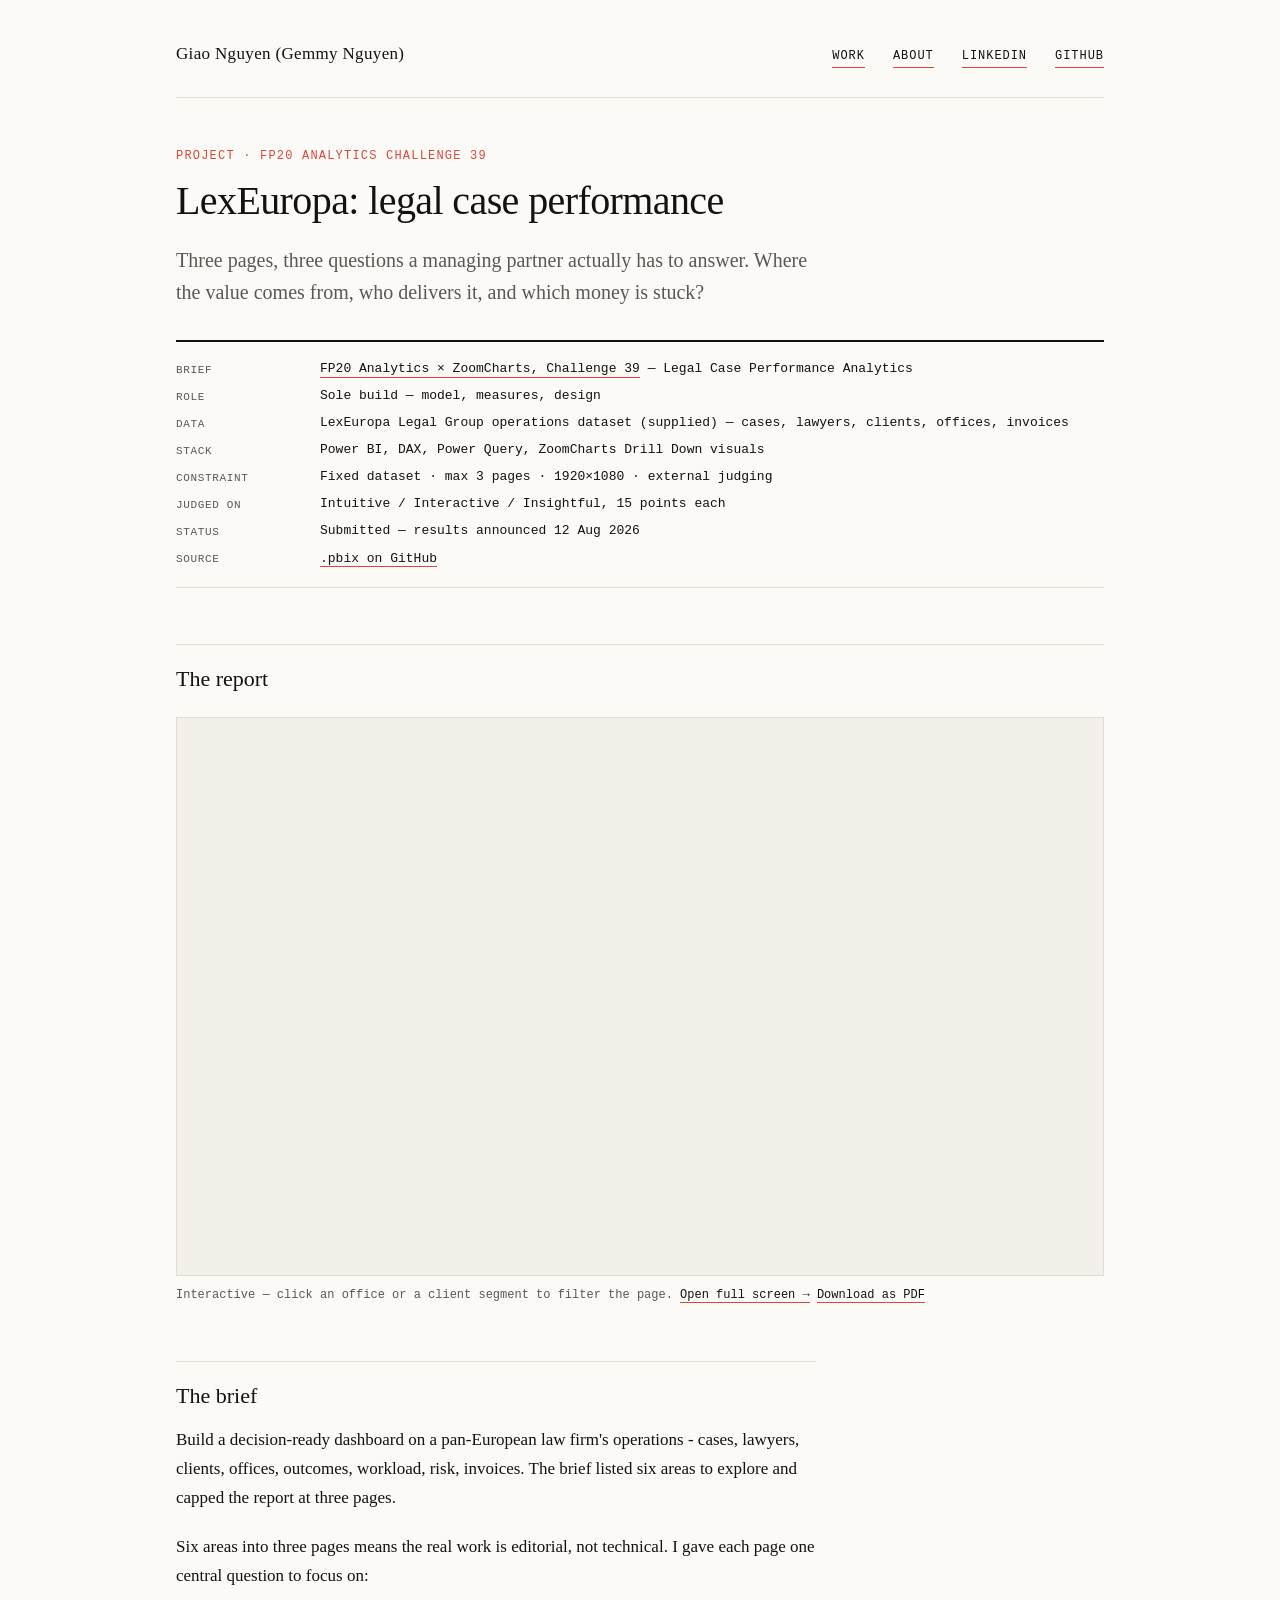
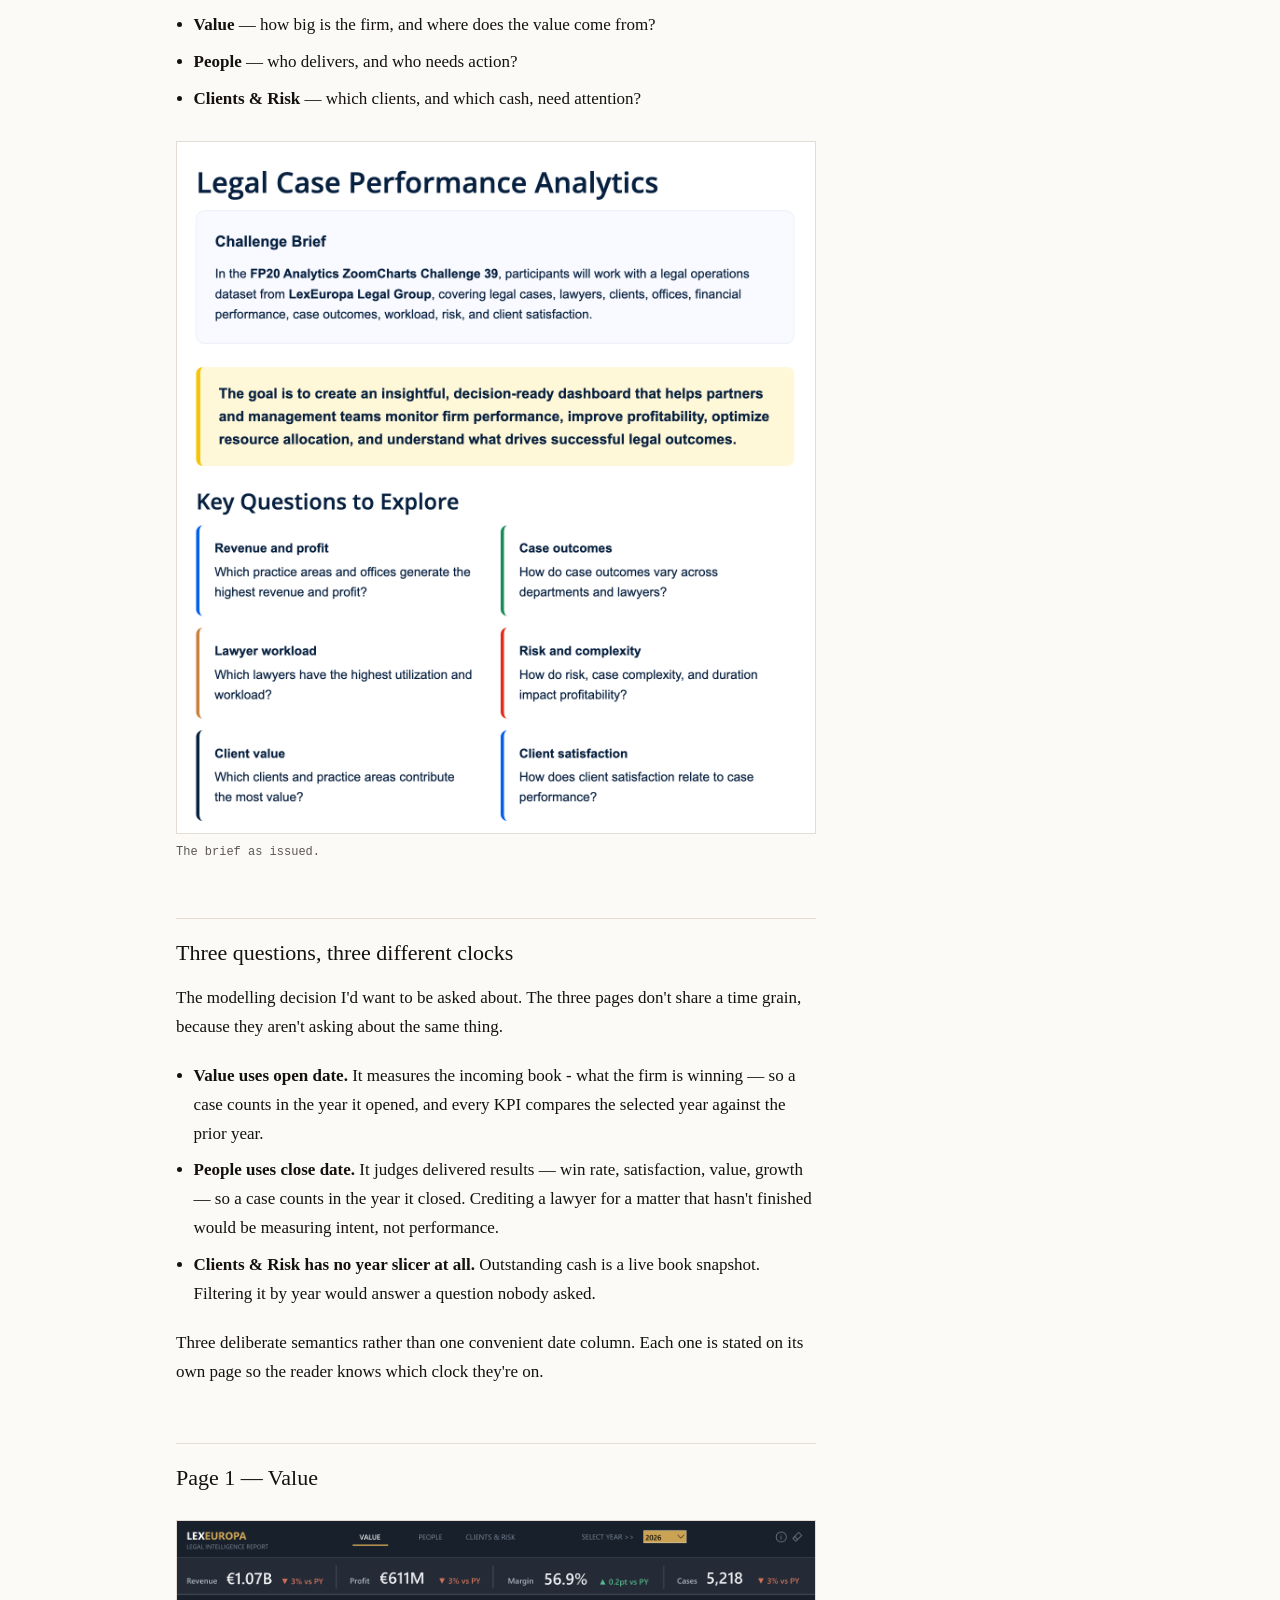
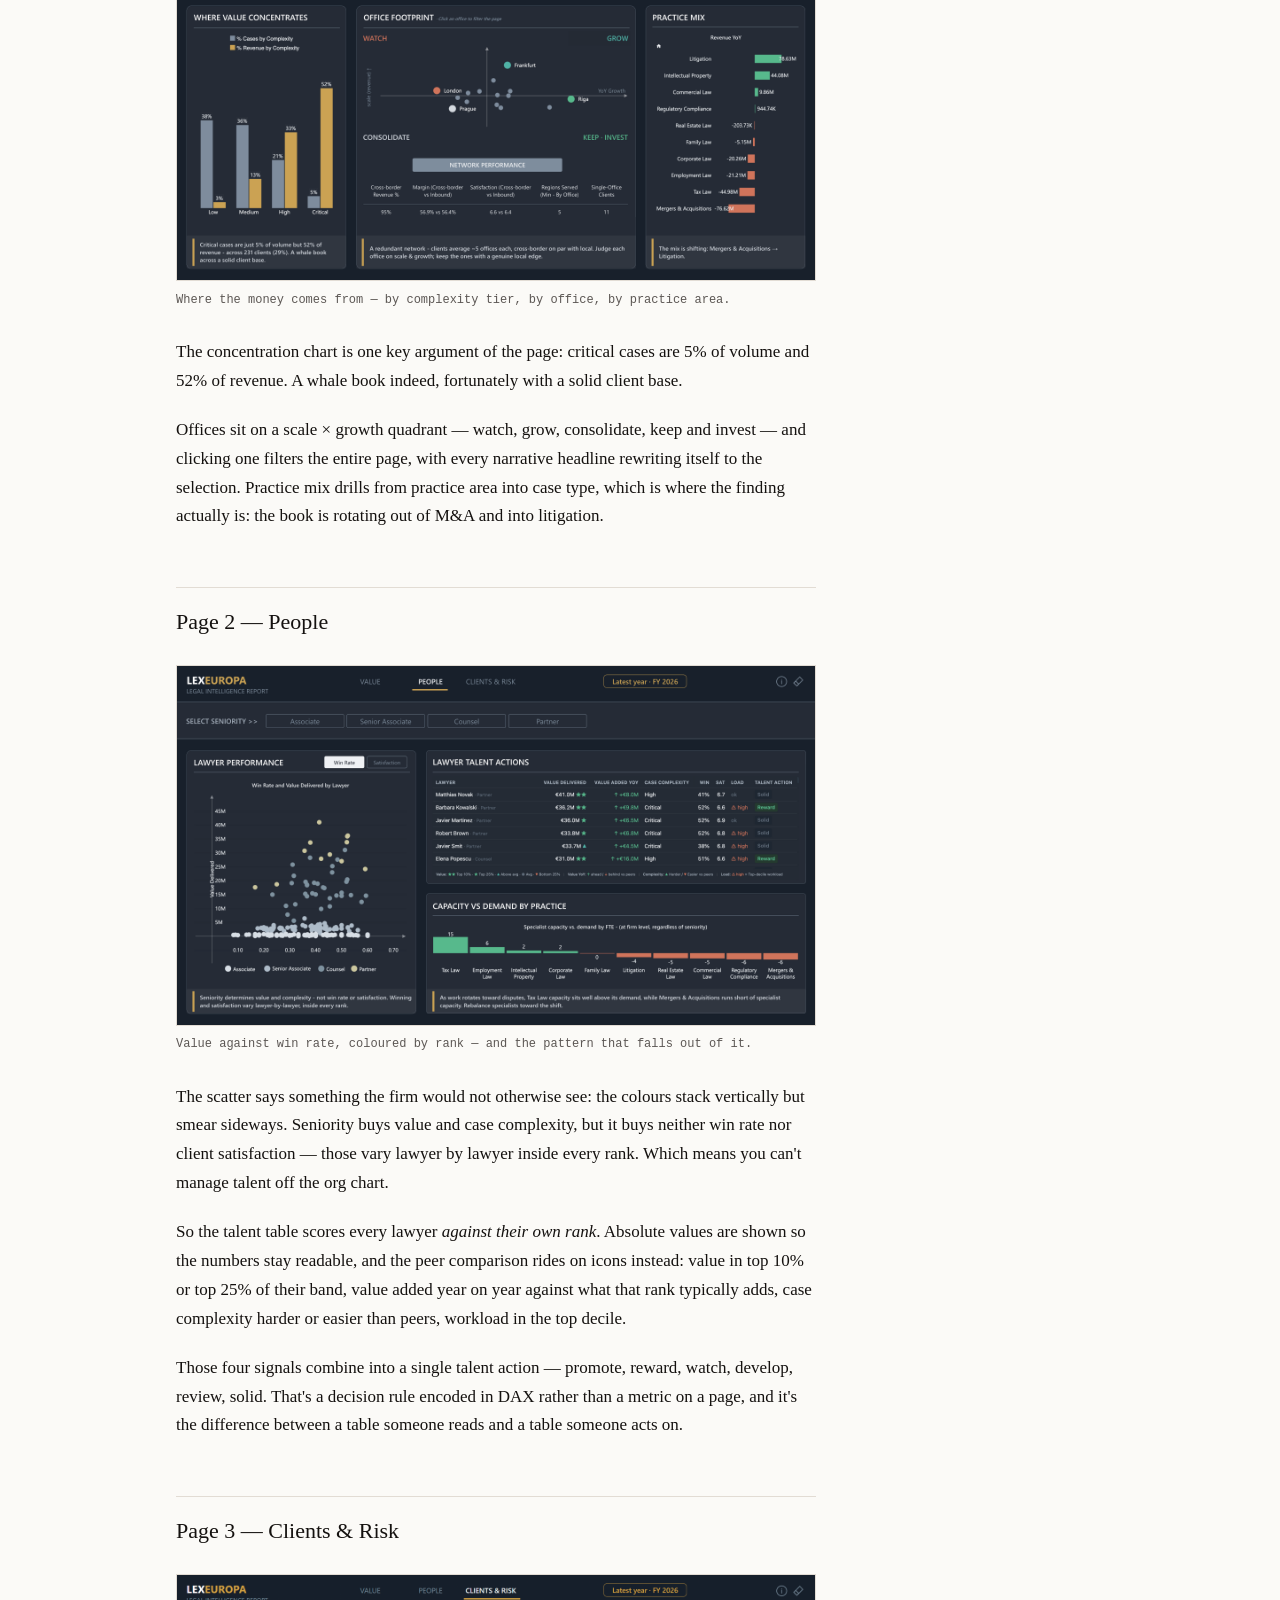
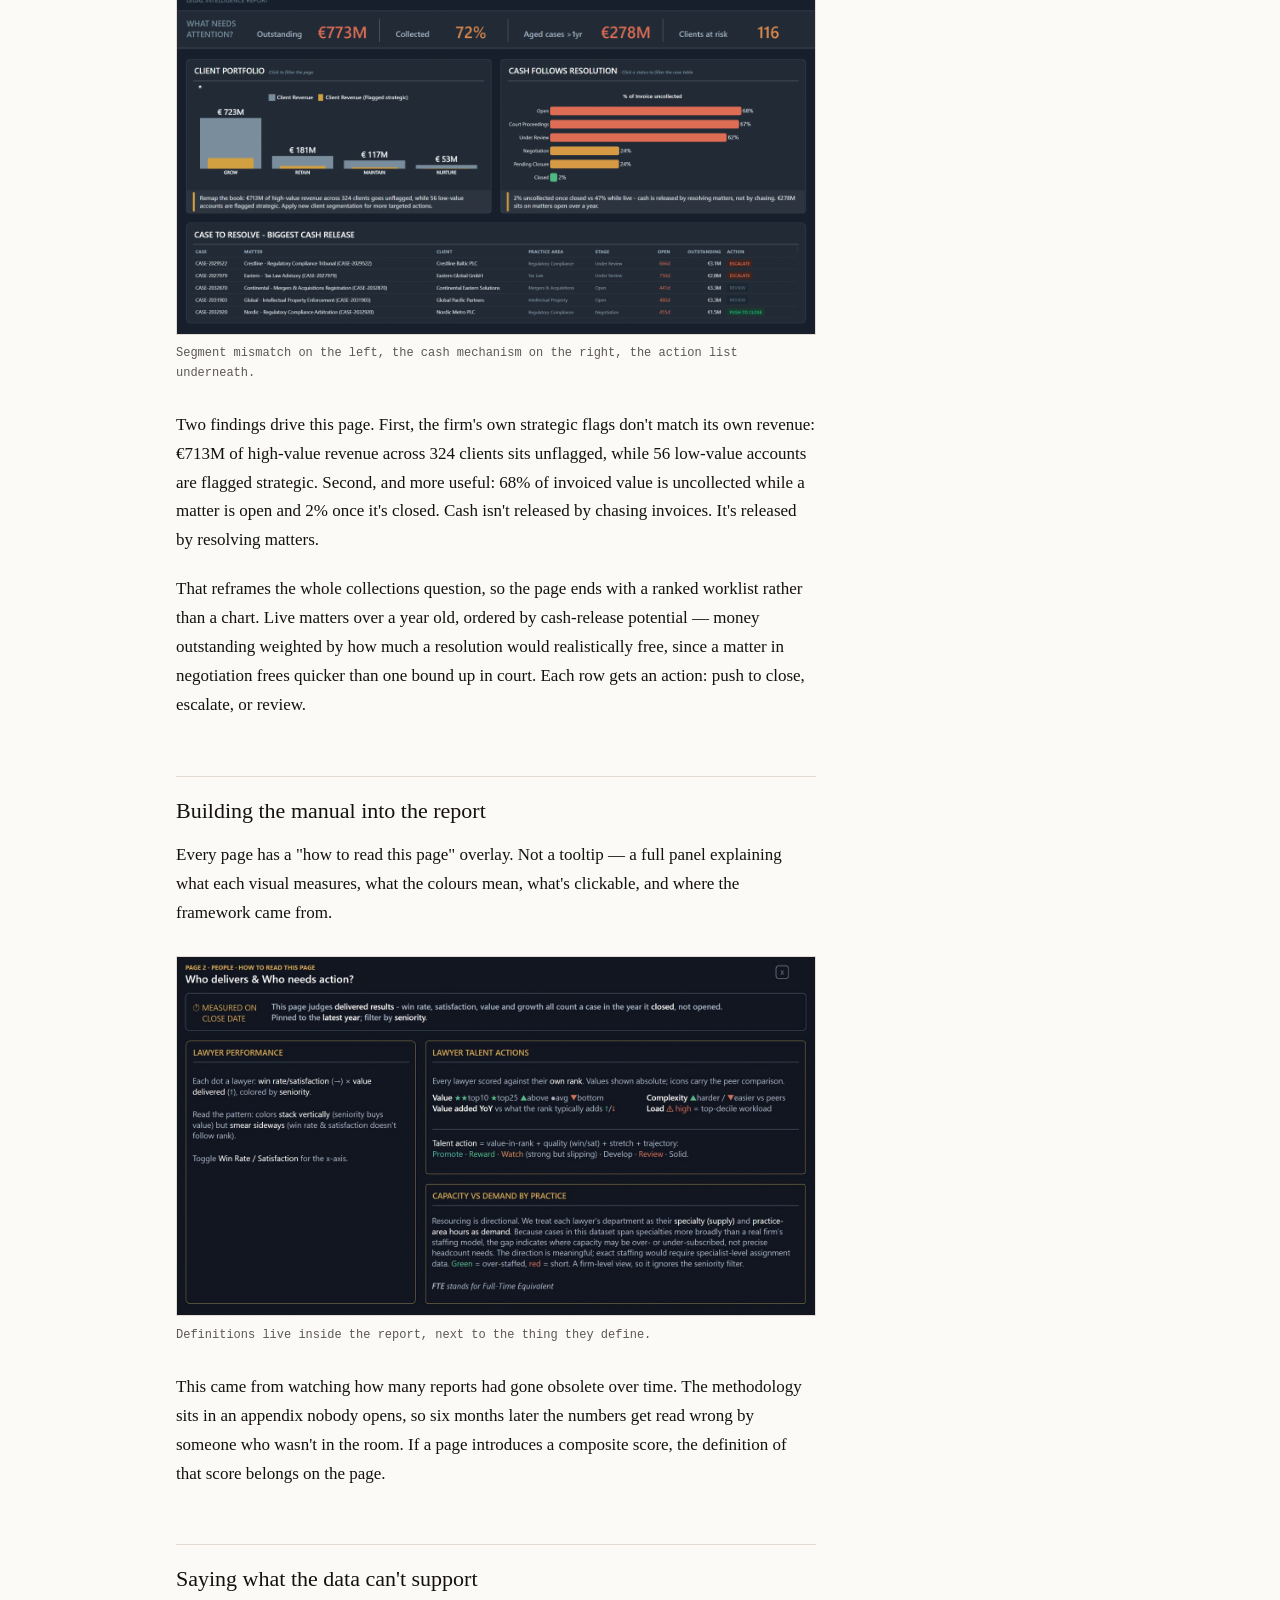
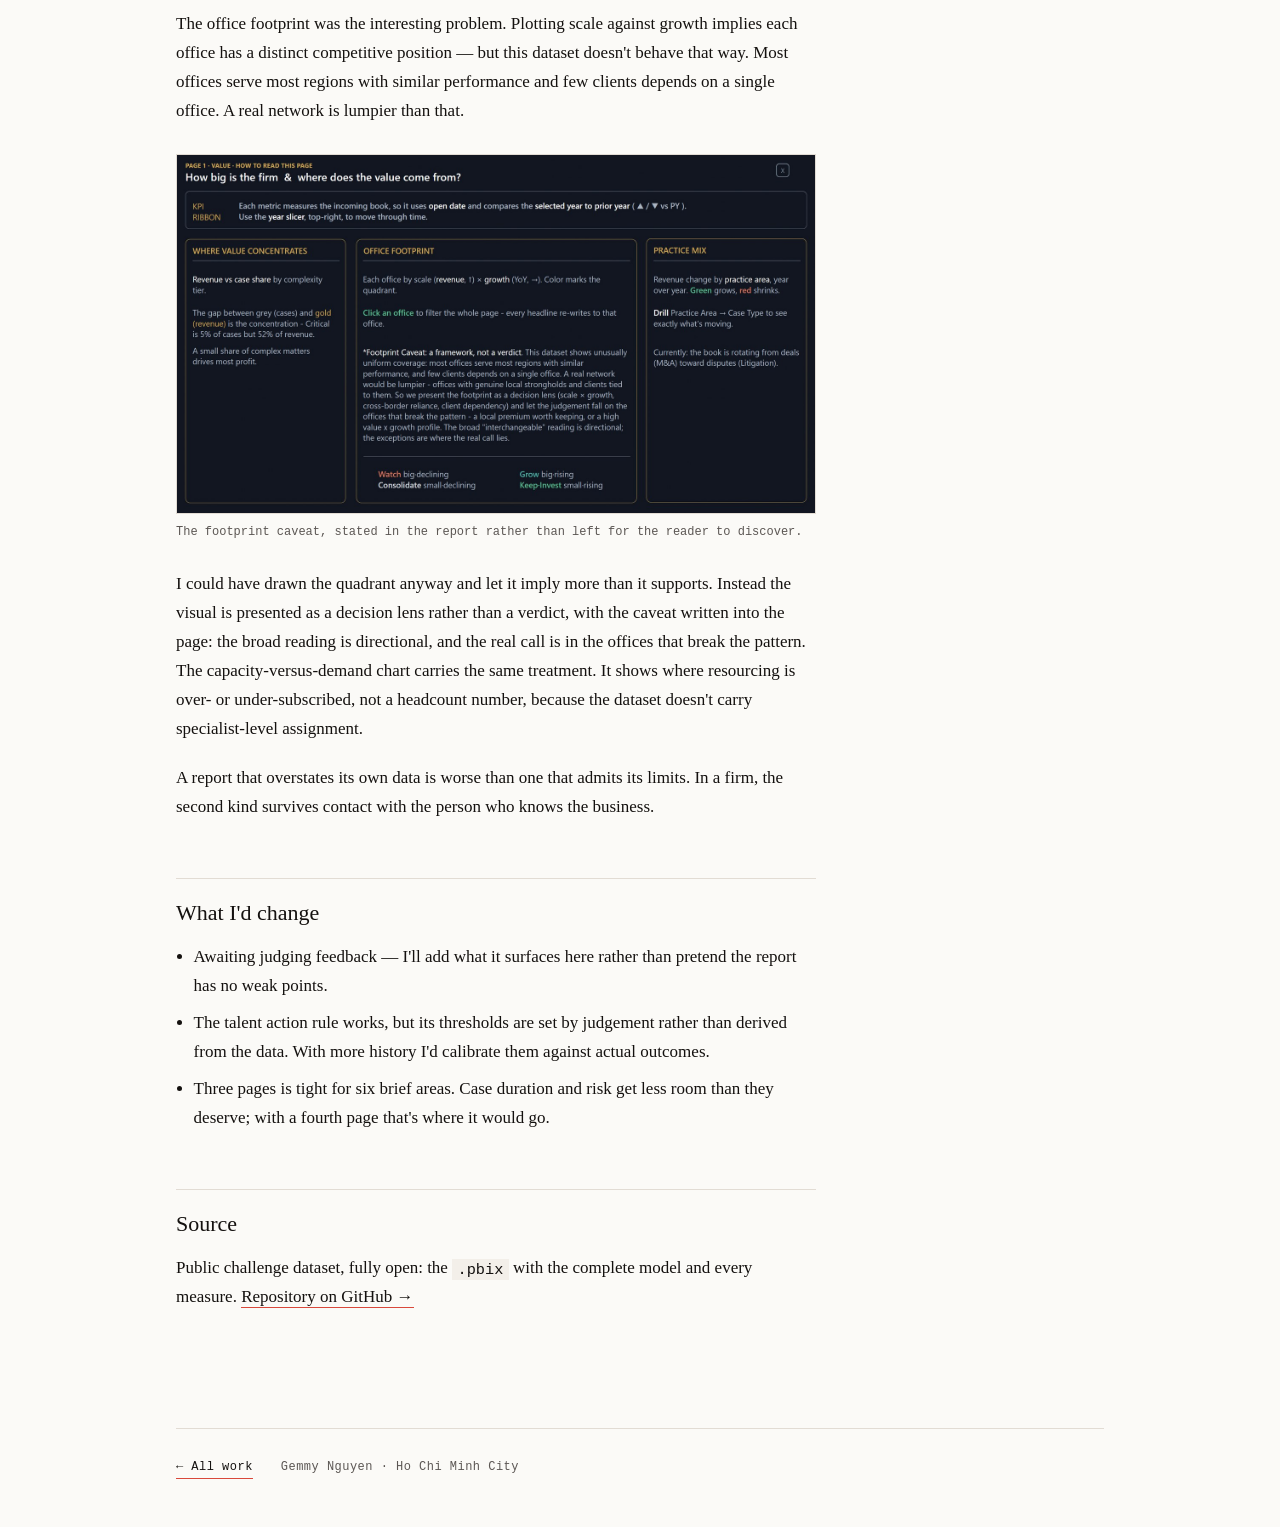
==== fp20.html @ 6ba5dfea "1st commit" ====
<!DOCTYPE html>
<html lang="en">
<head>
<meta charset="utf-8">
<meta name="viewport" content="width=device-width, initial-scale=1">
<title>LexEuropa Legal Case Performance · Gemmy Nguyen</title>
<meta name="description" content="A three-page Power BI report on legal case performance, built to the FP20 Analytics Challenge 39 brief.">
<link rel="stylesheet" href="assets/style.css">
</head>
<body>

<header class="masthead">
  <p class="name"><a href="index.html">Giao Nguyen (Gemmy Nguyen)</a></p>
  <nav>
    <a href="index.html#work">Work</a>
    <a href="index.html#about">About</a>
    <a href="https://www.linkedin.com/in/giao-nguyen-541944178/"
       target="_blank" 
       rel="noopener noreferrer">LinkedIn</a>
    <a href="https://github.com/GemmyNguyen"
       target="_blank" 
       rel="noopener noreferrer">GitHub</a>
  </nav>
</header>

<main class="wrap">

  <div class="col">
    <p class="eyebrow" style="margin-top:3rem;">Project &middot; FP20 Analytics Challenge 39</p>
    <h1 style="margin-top:0;">LexEuropa: legal case performance</h1>
    <p class="lede">
      Three pages, three questions a managing partner actually has to answer.
      Where the value comes from, who delivers it, and which money is stuck?
    </p>
  </div>

  <dl class="spec">
    <dt>Brief</dt>      <dd><a href="https://zoomcharts.com/en/microsoft-power-bi-custom-visuals/challenges/fp20-analytics-challenge-39"
                               target="_blank"
                               rel="noopener noreferrer">FP20 Analytics &times; ZoomCharts, Challenge 39</a> &mdash; Legal Case Performance Analytics</dd>
    <dt>Role</dt>       <dd>Sole build &mdash; model, measures, design</dd>
    <dt>Data</dt>       <dd>LexEuropa Legal Group operations dataset (supplied) &mdash; cases, lawyers, clients, offices, invoices</dd>
    <dt>Stack</dt>      <dd>Power BI, DAX, Power Query, ZoomCharts Drill Down visuals</dd>
    <dt>Constraint</dt> <dd>Fixed dataset &middot; max 3 pages &middot; 1920&times;1080 &middot; external judging</dd>
    <dt>Judged on</dt>  <dd>Intuitive / Interactive / Insightful, 15 points each</dd>
    <dt>Status</dt>     <dd>Submitted &mdash; results announced 12 Aug 2026</dd>
    <dt>Source</dt>     <dd><a href="https://github.com/GemmyNguyen/fp20-legal-case-performance"
                               target="_blank"
                               rel="noopener noreferrer">.pbix on GitHub</a></dd>
  </dl>

  <h2>The report</h2>
  </div>

  <div class="report">
    <iframe title="LexEuropa legal intelligence report"
            src="https://app.powerbi.com/view?r=eyJrIjoiYWYxZTk2NzctOTgzYy00Nzg4LWE5NWUtOWJiYzFjMTA1Nzg1IiwidCI6IjQ2NTRiNmYxLTBlNDctNDU3OS1hOGExLTAyZmU5ZDk0M2M3YiIsImMiOjl9"
            allowfullscreen></iframe>
  </div>
  <p class="caption">
    Interactive — click an office or a client segment to filter the page.
    <a href="https://app.powerbi.com/view?r=eyJrIjoiYWYxZTk2NzctOTgzYy00Nzg4LWE5NWUtOWJiYzFjMTA1Nzg1IiwidCI6IjQ2NTRiNmYxLTBlNDctNDU3OS1hOGExLTAyZmU5ZDk0M2M3YiIsImMiOjl9"
       target="_blank" 
       rel="noopener noreferrer">Open full screen &rarr;</a>
    <a href="assets/LexEuropa.pdf"
       target="_blank" 
       rel="noopener noreferrer">Download as PDF</a>
  </p>

  <div class="col">

    <h2>The brief</h2>
    <p>
      Build a decision-ready dashboard on a pan-European law firm's operations - cases, lawyers,
      clients, offices, outcomes, workload, risk, invoices. The brief listed six areas to explore
      and capped the report at three pages.
    </p>
    <p>
      Six areas into three pages means the real work is editorial, not technical. I gave each page
      one central question to focus on:
    </p>
    <ul>
      <li><strong>Value</strong> &mdash; how big is the firm, and where does the value come from?</li>
      <li><strong>People</strong> &mdash; who delivers, and who needs action?</li>
      <li><strong>Clients &amp; Risk</strong> &mdash; which clients, and which cash, need attention?</li>
    </ul>
    <figure>
      <img src="assets/img/fp20-brief.png" alt="The FP20 Challenge 39 brief.">
      <figcaption>The brief as issued.</figcaption>
    </figure>

    <h2>Three questions, three different clocks</h2>
    <p>
      The modelling decision I'd want to be asked about. The three pages don't share a time
      grain, because they aren't asking about the same thing.
    </p>
    <ul>
      <li><strong>Value uses open date.</strong> It measures the incoming book - what the firm is
        winning — so a case counts in the year it opened, and every KPI compares the selected year
        against the prior year.</li>
      <li><strong>People uses close date.</strong> It judges delivered results — win rate,
        satisfaction, value, growth — so a case counts in the year it closed. Crediting a lawyer
        for a matter that hasn't finished would be measuring intent, not performance.</li>
      <li><strong>Clients &amp; Risk has no year slicer at all.</strong> Outstanding cash is a live
        book snapshot. Filtering it by year would answer a question nobody asked.</li>
    </ul>
    <p>
      Three deliberate semantics rather than one convenient date column. Each one is stated on
      its own page so the reader knows which clock they're on.
    </p>

    <h2>Page 1 — Value</h2>

    <figure>
      <img src="assets/img/fp20-value.png" alt="The Value page: KPI ribbon, a complexity concentration chart, an office scale-versus-growth quadrant, and practice mix year-on-year change.">
      <figcaption>Where the money comes from — by complexity tier, by office, by practice area.</figcaption>
    </figure>

    <p>
      The concentration chart is one key argument of the page: critical cases are 5% of volume
      and 52% of revenue. A whale book indeed, fortunately with a solid client base.
    </p>
    <p>
      Offices sit on a scale &times; growth quadrant — watch, grow, consolidate, keep and invest —
      and clicking one filters the entire page, with every narrative headline rewriting itself to
      the selection. Practice mix drills from practice area into case type, which is where the
      finding actually is: the book is rotating out of M&amp;A and into litigation.
    </p>

    <h2>Page 2 — People</h2>

    <figure>
      <img src="assets/img/fp20-people.png" alt="The People page: a lawyer scatter of win rate against value delivered coloured by seniority, a talent actions table, and a capacity versus demand chart by practice.">
      <figcaption>Value against win rate, coloured by rank — and the pattern that falls out of it.</figcaption>
    </figure>

    <p>
      The scatter says something the firm would not otherwise see: the colours stack vertically but
      smear sideways. Seniority buys value and case complexity, but it buys neither win rate nor
      client satisfaction — those vary lawyer by lawyer inside every rank. Which means you can't
      manage talent off the org chart.
    </p>
    <p>
      So the talent table scores every lawyer <em>against their own rank</em>. Absolute values are
      shown so the numbers stay readable, and the peer comparison rides on icons instead: value in
      top 10% or top 25% of their band, value added year on year against what that rank typically
      adds, case complexity harder or easier than peers, workload in the top decile.
    </p>
    <p>
      Those four signals combine into a single talent action — promote, reward, watch, develop,
      review, solid. That's a decision rule encoded in DAX rather than a metric on a page, and
      it's the difference between a table someone reads and a table someone acts on.
    </p>

    <h2>Page 3 — Clients &amp; Risk</h2>

    <figure>
      <img src="assets/img/fp20-clients.png" alt="The Clients and Risk page: client portfolio by segment, uncollected invoice percentage by case status, and a ranked table of cases to resolve.">
      <figcaption>Segment mismatch on the left, the cash mechanism on the right, the action list underneath.</figcaption>
    </figure>

    <p>
      Two findings drive this page. First, the firm's own strategic flags don't match its own
      revenue: &euro;713M of high-value revenue across 324 clients sits unflagged, while 56
      low-value accounts are flagged strategic. Second, and more useful: 68% of invoiced value is
      uncollected while a matter is open and 2% once it's closed. Cash isn't released by chasing
      invoices. It's released by resolving matters.
    </p>
    <p>
      That reframes the whole collections question, so the page ends with a ranked worklist rather
      than a chart. Live matters over a year old, ordered by cash-release potential — money
      outstanding weighted by how much a resolution would realistically free, since a matter in
      negotiation frees quicker than one bound up in court. Each row gets an action: push to
      close, escalate, or review.
    </p>

    <h2>Building the manual into the report</h2>
    <p>
      Every page has a "how to read this page" overlay. Not a tooltip — a full panel explaining
      what each visual measures, what the colours mean, what's clickable, and where the framework
      came from.
    </p>

    <figure>
      <img src="assets/img/fp20-guide-people.jpg" alt="The how-to-read overlay for the People page, explaining the measurement basis, the icon legend and the talent action rule.">
      <figcaption>Definitions live inside the report, next to the thing they define.</figcaption>
    </figure>

    <p>
      This came from watching how many reports had gone obsolete over time. The methodology sits in an
      appendix nobody opens, so six months later the numbers get read wrong by someone who wasn't
      in the room. If a page introduces a composite score, the definition of that score belongs on
      the page.
    </p>

    <h2>Saying what the data can't support</h2>
    <p>
      The office footprint was the interesting problem. Plotting scale against growth implies each
      office has a distinct competitive position — but this dataset doesn't behave that way. Most
      offices serve most regions with similar performance and few clients depends on a single
      office. A real network is lumpier than that.
    </p>

    <figure>
      <img src="assets/img/fp20-guide-value.jpg" alt="The how-to-read overlay for the Value page, including the footprint caveat explaining the dataset's unusual uniformity.">
      <figcaption>The footprint caveat, stated in the report rather than left for the reader to discover.</figcaption>
    </figure>

    <p>
      I could have drawn the quadrant anyway and let it imply more than it supports. Instead the
      visual is presented as a decision lens rather than a verdict, with the caveat written into
      the page: the broad reading is directional, and the real call is in the offices that break
      the pattern. The capacity-versus-demand chart carries the same treatment. It shows where
      resourcing is over- or under-subscribed, not a headcount number, because the dataset doesn't
      carry specialist-level assignment.
    </p>
    <p>
      A report that overstates its own data is worse than one that admits its limits. In a firm,
      the second kind survives contact with the person who knows the business.
    </p>



  <div class="col">

    <h2>What I'd change</h2>
    <ul>
      <li><!-- TODO: replace once getting the judges' feedback -->
        Awaiting judging feedback — I'll add what it surfaces here rather than pretend the
        report has no weak points.</li>
      <li>The talent action rule works, but its thresholds are set by judgement rather than
        derived from the data. With more history I'd calibrate them against actual outcomes.</li>
      <li>Three pages is tight for six brief areas. Case duration and risk get less room than
        they deserve; with a fourth page that's where it would go.</li>
    </ul>

    <h2>Source</h2>
    <p>
      Public challenge dataset, fully open: the <code>.pbix</code> with the complete model and
      every measure.
      <a href="https://github.com/GemmyNguyen/fp20-legal-case-performance"
         target="_blank" 
         rel="noopener noreferrer">Repository on GitHub &rarr;</a>
    </p>

  </div>

</main>

<footer class="foot">
  <a href="index.html">&larr; All work</a>
  <span>Gemmy Nguyen &middot; Ho Chi Minh City</span>
</footer>

</body>
</html>
---- assets/style.css ----
/* ==========================================================================
   Gemmy Nguyen — portfolio
   One stylesheet for every page. Edit tokens below to change the whole site.
   ========================================================================== */

:root {
  --paper:     #FBFAF7;
  --ink:       #14110F;
  --ink-soft:  #5C5754;
  --coral:     #D9483B;
  --rule:      #E2DCD4;
  --wash:      #F3EFE9;

  --serif: Georgia, "Times New Roman", serif;
  --mono:  ui-monospace, "SF Mono", Menlo, Consolas, "Liberation Mono", monospace;

  --measure: 40rem;   /* prose width  */
  --wide:    58rem;   /* figure width */
}

*, *::before, *::after { box-sizing: border-box; }

html { -webkit-text-size-adjust: 100%; }

body {
  margin: 0;
  padding: 0 1.5rem;
  background: var(--paper);
  color: var(--ink);
  font-family: var(--serif);
  font-size: 1.0625rem;
  line-height: 1.7;
  text-rendering: optimizeLegibility;
}

/* --- Layout ------------------------------------------------------------- */

.wrap { max-width: var(--wide); margin: 0 auto; }
.col  { max-width: var(--measure); }

main { padding-bottom: 6rem; }

/* --- Masthead ----------------------------------------------------------- */

.masthead {
  max-width: var(--wide);
  margin: 0 auto;
  padding: 2.5rem 0 1.75rem;
  display: flex;
  flex-wrap: wrap;
  gap: 1rem 2rem;
  align-items: baseline;
  justify-content: space-between;
  border-bottom: 1px solid var(--rule);
}

.masthead .name {
  font-size: 1.0625rem;
  font-weight: normal;
  letter-spacing: 0.02em;
  margin: 0;
}

.masthead .name a { color: var(--ink); text-decoration: none; border: 0; }

.masthead nav {
  font-family: var(--mono);
  font-size: 0.75rem;
  letter-spacing: 0.08em;
  text-transform: uppercase;
  display: flex;
  gap: 1.75rem;
}

/* --- Type --------------------------------------------------------------- */

h1 {
  font-size: 2.5rem;
  line-height: 1.15;
  font-weight: normal;
  letter-spacing: -0.015em;
  margin: 3rem 0 1.25rem;
}

h2 {
  font-size: 1.375rem;
  font-weight: normal;
  line-height: 1.3;
  margin: 3.5rem 0 1rem;
  padding-top: 1.25rem;
  border-top: 1px solid var(--rule);
}

h3 {
  font-size: 1rem;
  font-weight: bold;
  margin: 2rem 0 0.5rem;
}

p { margin: 0 0 1.25rem; }

.lede {
  font-size: 1.25rem;
  line-height: 1.6;
  color: var(--ink-soft);
  margin-bottom: 2rem;
}

.eyebrow {
  font-family: var(--mono);
  font-size: 0.75rem;
  letter-spacing: 0.1em;
  text-transform: uppercase;
  color: var(--coral);
  margin: 0 0 0.75rem;
}

a {
  color: var(--ink);
  text-decoration: none;
  border-bottom: 1px solid var(--coral);
  padding-bottom: 0.5px;
  transition: background-color 0.15s ease;
}

a:hover { background: var(--wash); }

a:focus-visible {
  outline: 2px solid var(--coral);
  outline-offset: 3px;
  background: none;
}

ul { padding-left: 1.1rem; margin: 0 0 1.25rem; }
li { margin-bottom: 0.5rem; }

strong { font-weight: bold; }

/* --- Spec block: the mono fact table at the top of each project ---------- */

.spec {
  font-family: var(--mono);
  font-size: 0.8125rem;
  line-height: 1.65;
  border-top: 2px solid var(--ink);
  border-bottom: 1px solid var(--rule);
  padding: 1rem 0 1.1rem;
  margin: 0 0 2.5rem;
  display: grid;
  grid-template-columns: 7.5rem 1fr;
  gap: 0.35rem 1.5rem;
}

.spec dt { color: var(--ink-soft); text-transform: uppercase; letter-spacing: 0.06em; font-size: 0.6875rem; padding-top: 0.15rem; }
.spec dd { margin: 0; }

/* --- Project list on the home page -------------------------------------- */

.project-list { margin-top: 1rem; }

.project {
  border-top: 1px solid var(--rule);
  padding: 2.5rem 0;
  display: grid;
  grid-template-columns: 21rem 1fr;
  gap: 0 2.75rem;
  align-items: start;
}

.project .shot {
  grid-column: 2;
  grid-row: 1 / span 5;
  display: block;
  border: 0;
  padding: 0;
  background: none;
  align-self: start;
}

.project .shot:hover { background: none; }

.project .shot img {
  width: 100%;
  height: auto;
  display: block;
  border: 1px solid var(--rule);
  transition: border-color 0.18s ease;
}

.project:hover .shot img { border-color: var(--coral); }

.project h2 {
  border: 0;
  padding: 0;
  margin: -0.35rem 0 0.5rem;
  font-size: 1.6rem;
  line-height: 1.2;
  grid-column: 1;
}

.project h2 a { border-bottom-width: 2px; }

.project .meta {
  grid-column: 1;
  font-family: var(--mono);
  font-size: 0.7rem;
  letter-spacing: 0.05em;
  line-height: 1.6;
  color: var(--ink-soft);
  margin: 0 0 0.9rem;
}

.project p:not(.meta):not(.more) {
  grid-column: 1;
  font-size: 1rem;
  margin-bottom: 0.9rem;
}

.more {
  grid-column: 1;
  font-family: var(--mono);
  font-size: 0.72rem;
  letter-spacing: 0.08em;
  text-transform: uppercase;
  margin: 0.35rem 0 0;
}

/* --- Embedded Power BI report ------------------------------------------- */

.report {
  max-width: var(--wide);
  position: relative;
  padding-bottom: 60%;      /* 16:9 canvas + Power BI's bottom nav bar      */
  height: 0;
  overflow: hidden;
  border: 1px solid var(--rule);
  background: var(--wash);
  margin: 1.5rem 0 0.6rem;
}

.report iframe {
  position: absolute;
  inset: 0;
  width: 100%;
  height: 100%;
  border: 0;
}

figure { margin: 1.75rem 0; max-width: var(--wide); }

figure img {
  width: 100%;
  height: auto;
  display: block;
  border: 1px solid var(--rule);
}

figcaption,
.caption {
  font-family: var(--mono);
  font-size: 0.75rem;
  line-height: 1.6;
  color: var(--ink-soft);
  margin-top: 0.6rem;
}

/* --- Code --------------------------------------------------------------- */

pre {
  font-family: var(--mono);
  font-size: 0.8125rem;
  line-height: 1.6;
  background: var(--wash);
  border-left: 2px solid var(--coral);
  padding: 1rem 1.15rem;
  overflow-x: auto;
  margin: 0 0 0.6rem;
  max-width: var(--wide);
}

code { font-family: var(--mono); font-size: 0.9em; }
p code, li code { background: var(--wash); padding: 0.1em 0.35em; }

/* --- Note callout ------------------------------------------------------- */

.note {
  font-size: 0.9375rem;
  color: var(--ink-soft);
  border-left: 2px solid var(--rule);
  padding: 0.15rem 0 0.15rem 1rem;
  margin: 0 0 1.5rem;
}

/* --- Footer ------------------------------------------------------------- */

.foot {
  max-width: var(--wide);
  margin: 0 auto;
  border-top: 1px solid var(--rule);
  padding: 1.75rem 0 3rem;
  font-family: var(--mono);
  font-size: 0.75rem;
  letter-spacing: 0.04em;
  color: var(--ink-soft);
  display: flex;
  flex-wrap: wrap;
  gap: 0.75rem 1.75rem;
}

/* --- Small screens ------------------------------------------------------ */

@media (max-width: 52rem) {
  .project {
    grid-template-columns: 1fr;
    gap: 0;
  }
  .project .shot { grid-column: 1; grid-row: 1; margin-bottom: 1.25rem; }
  .project h2, .project .meta, .project p, .project .more { grid-column: 1; }
  .project h2 { margin-top: 0; }
}

@media (max-width: 40rem) {
  body { padding: 0 1.15rem; font-size: 1rem; }
  h1 { font-size: 1.875rem; margin-top: 2.25rem; }
  .lede { font-size: 1.125rem; }
  .spec { grid-template-columns: 1fr; gap: 0 0; }
  .spec dt { padding-top: 0.7rem; }
  .spec dd { margin-bottom: 0.1rem; }
  .report { padding-bottom: 75%; }
  .masthead { padding-top: 1.75rem; }
  .masthead nav { gap: 1.25rem; }
}

@media (prefers-reduced-motion: reduce) {
  * { transition: none !important; animation: none !important; }
}
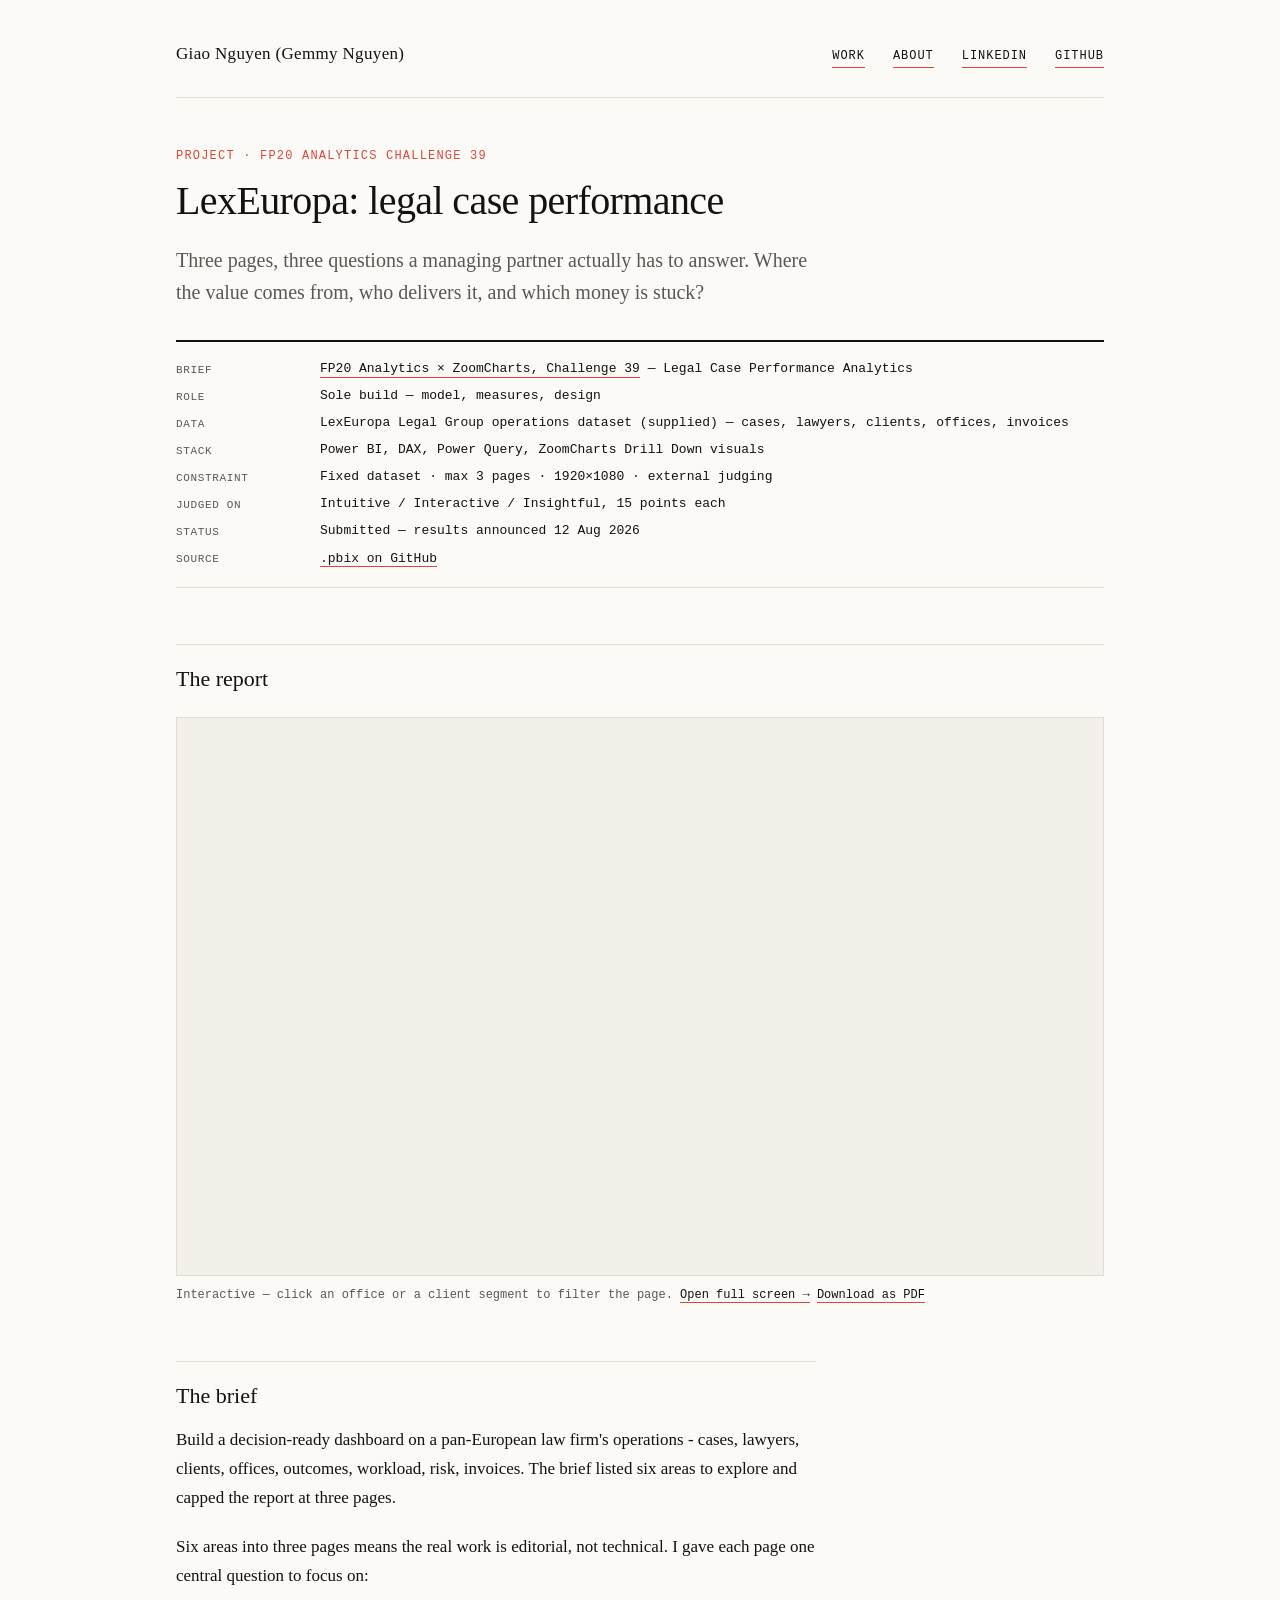
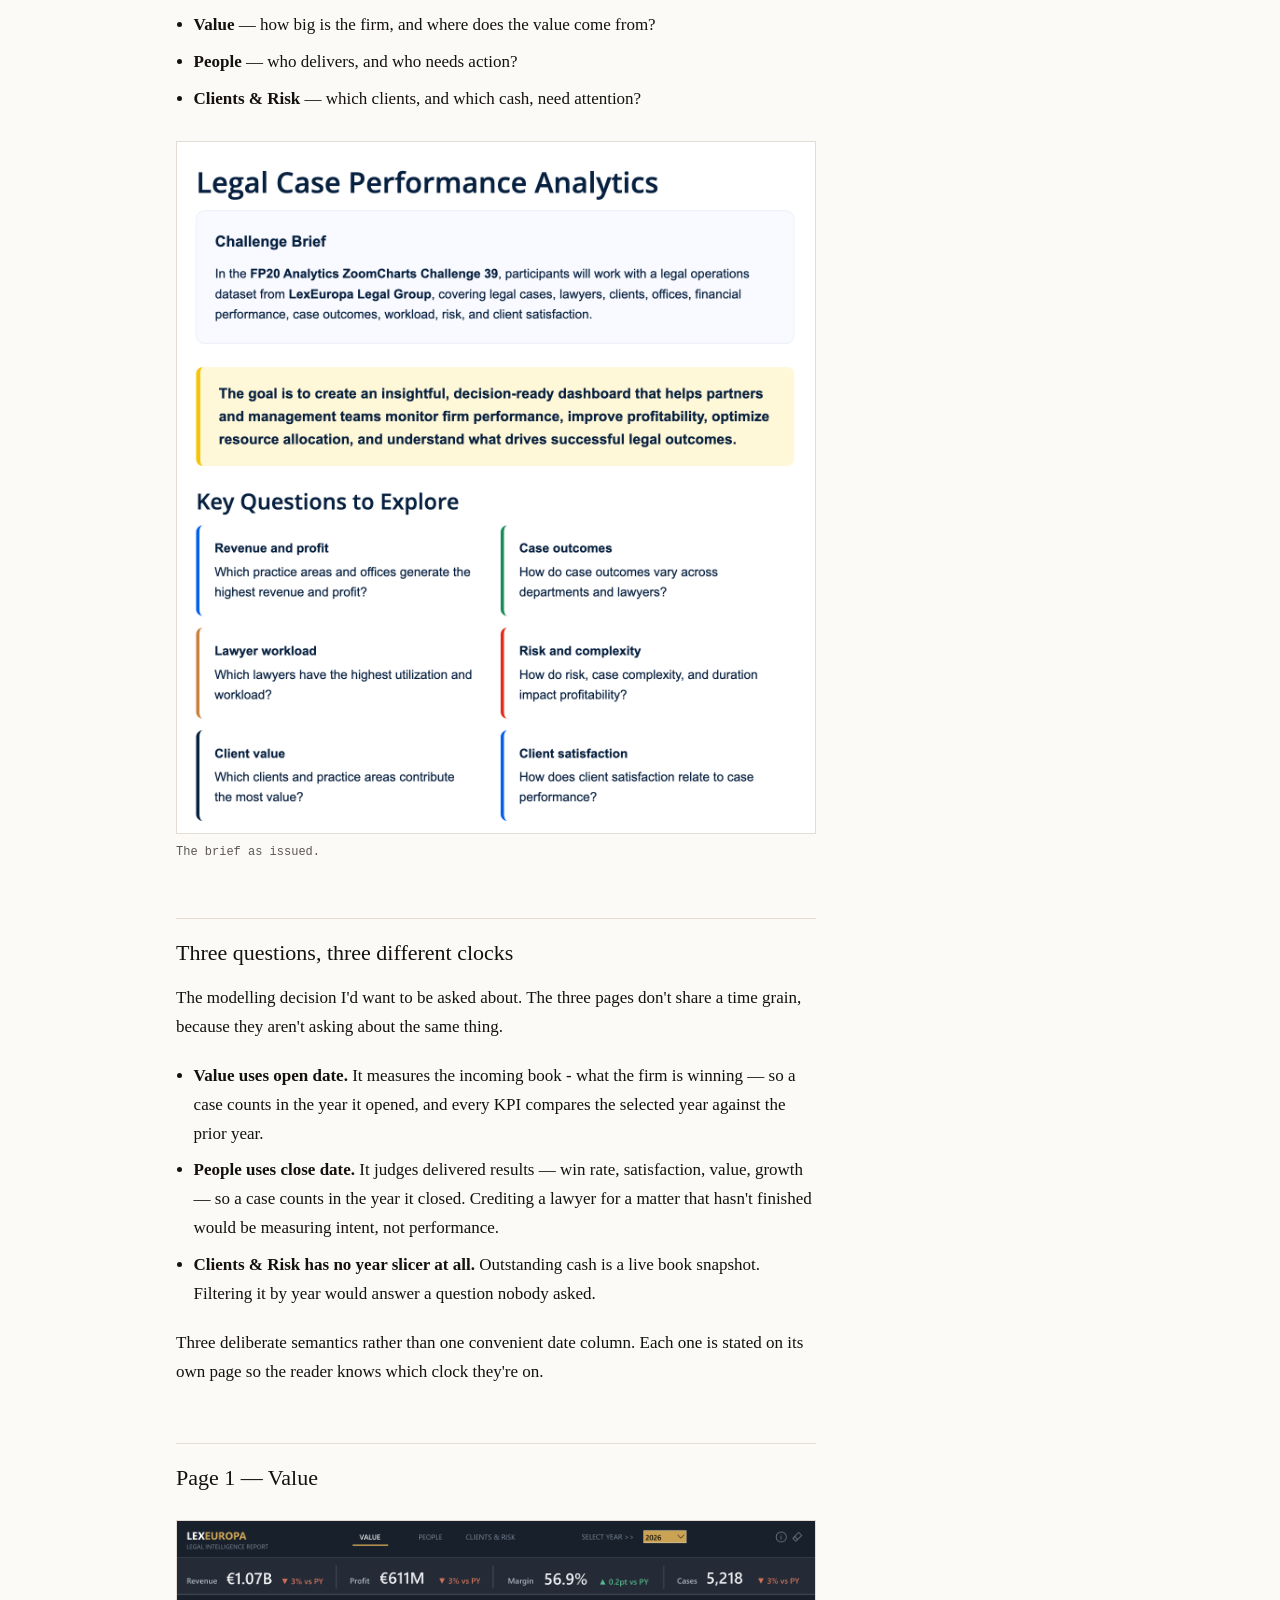
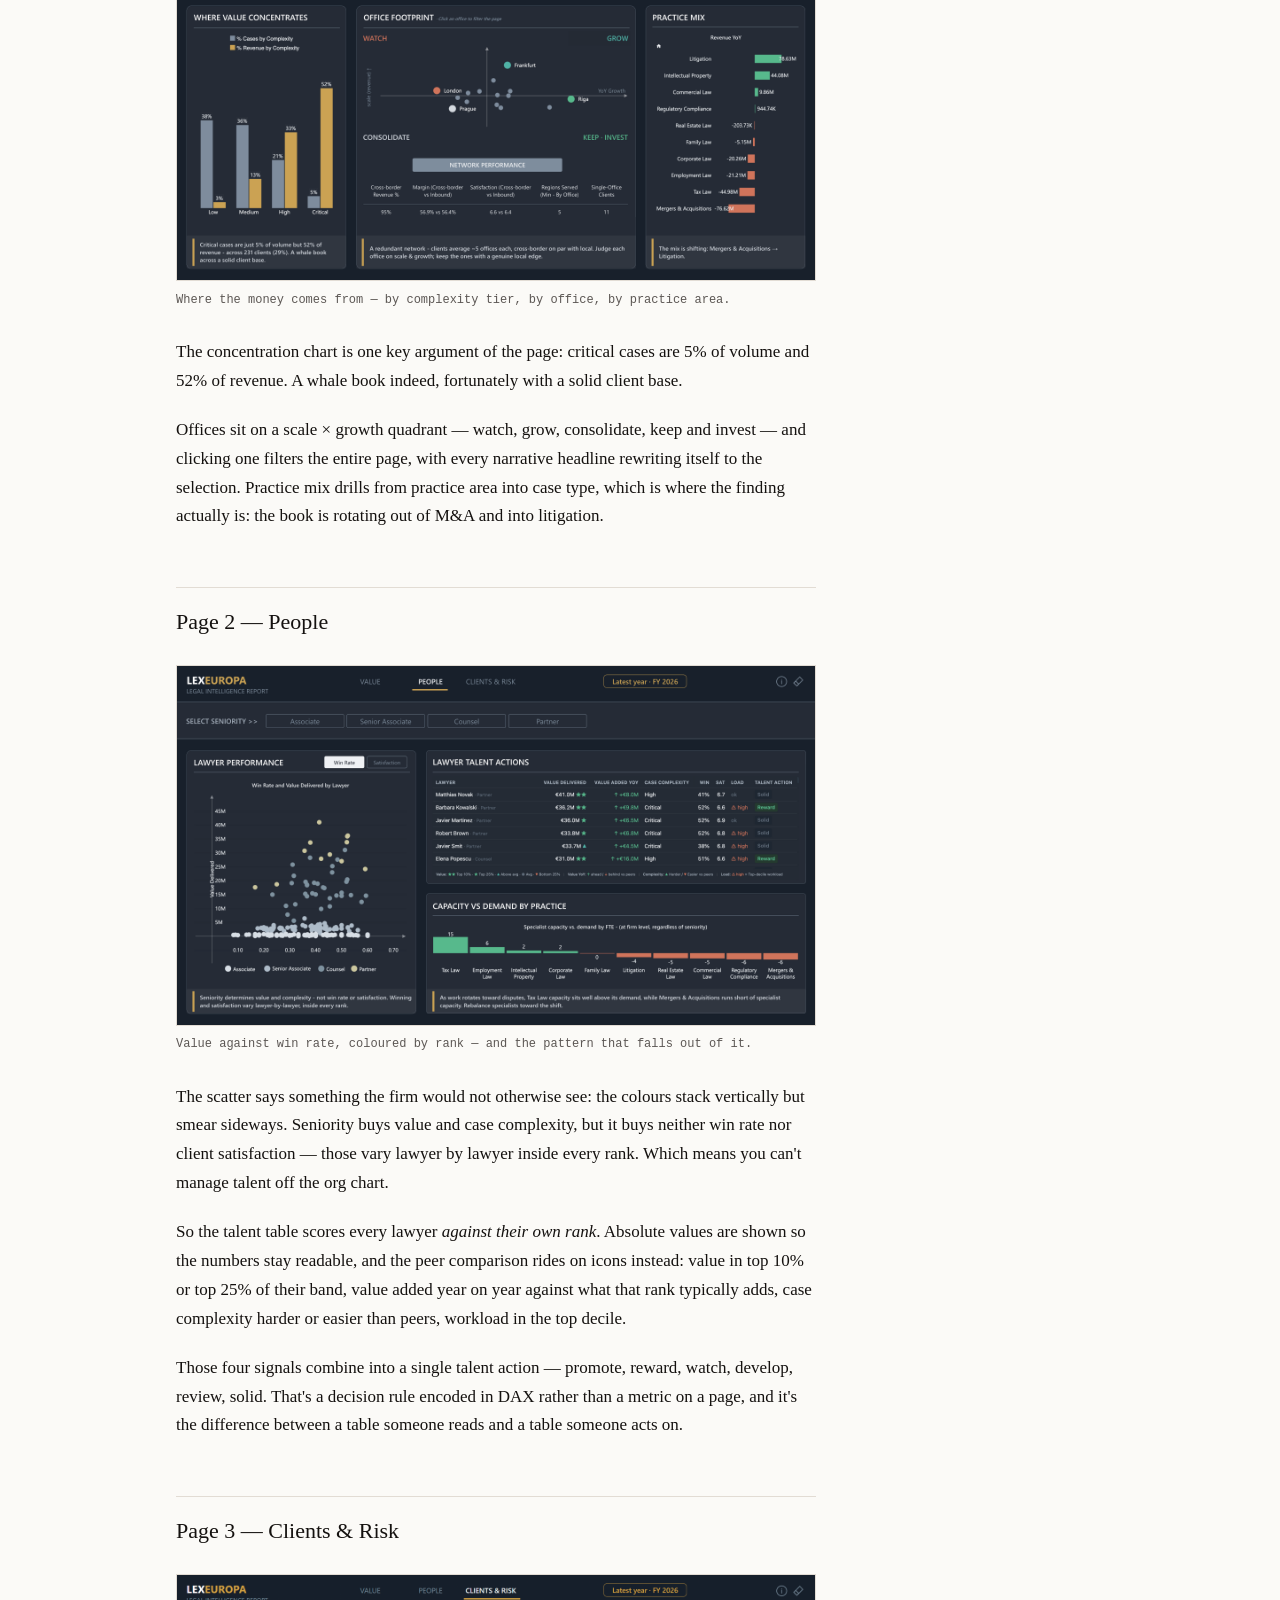
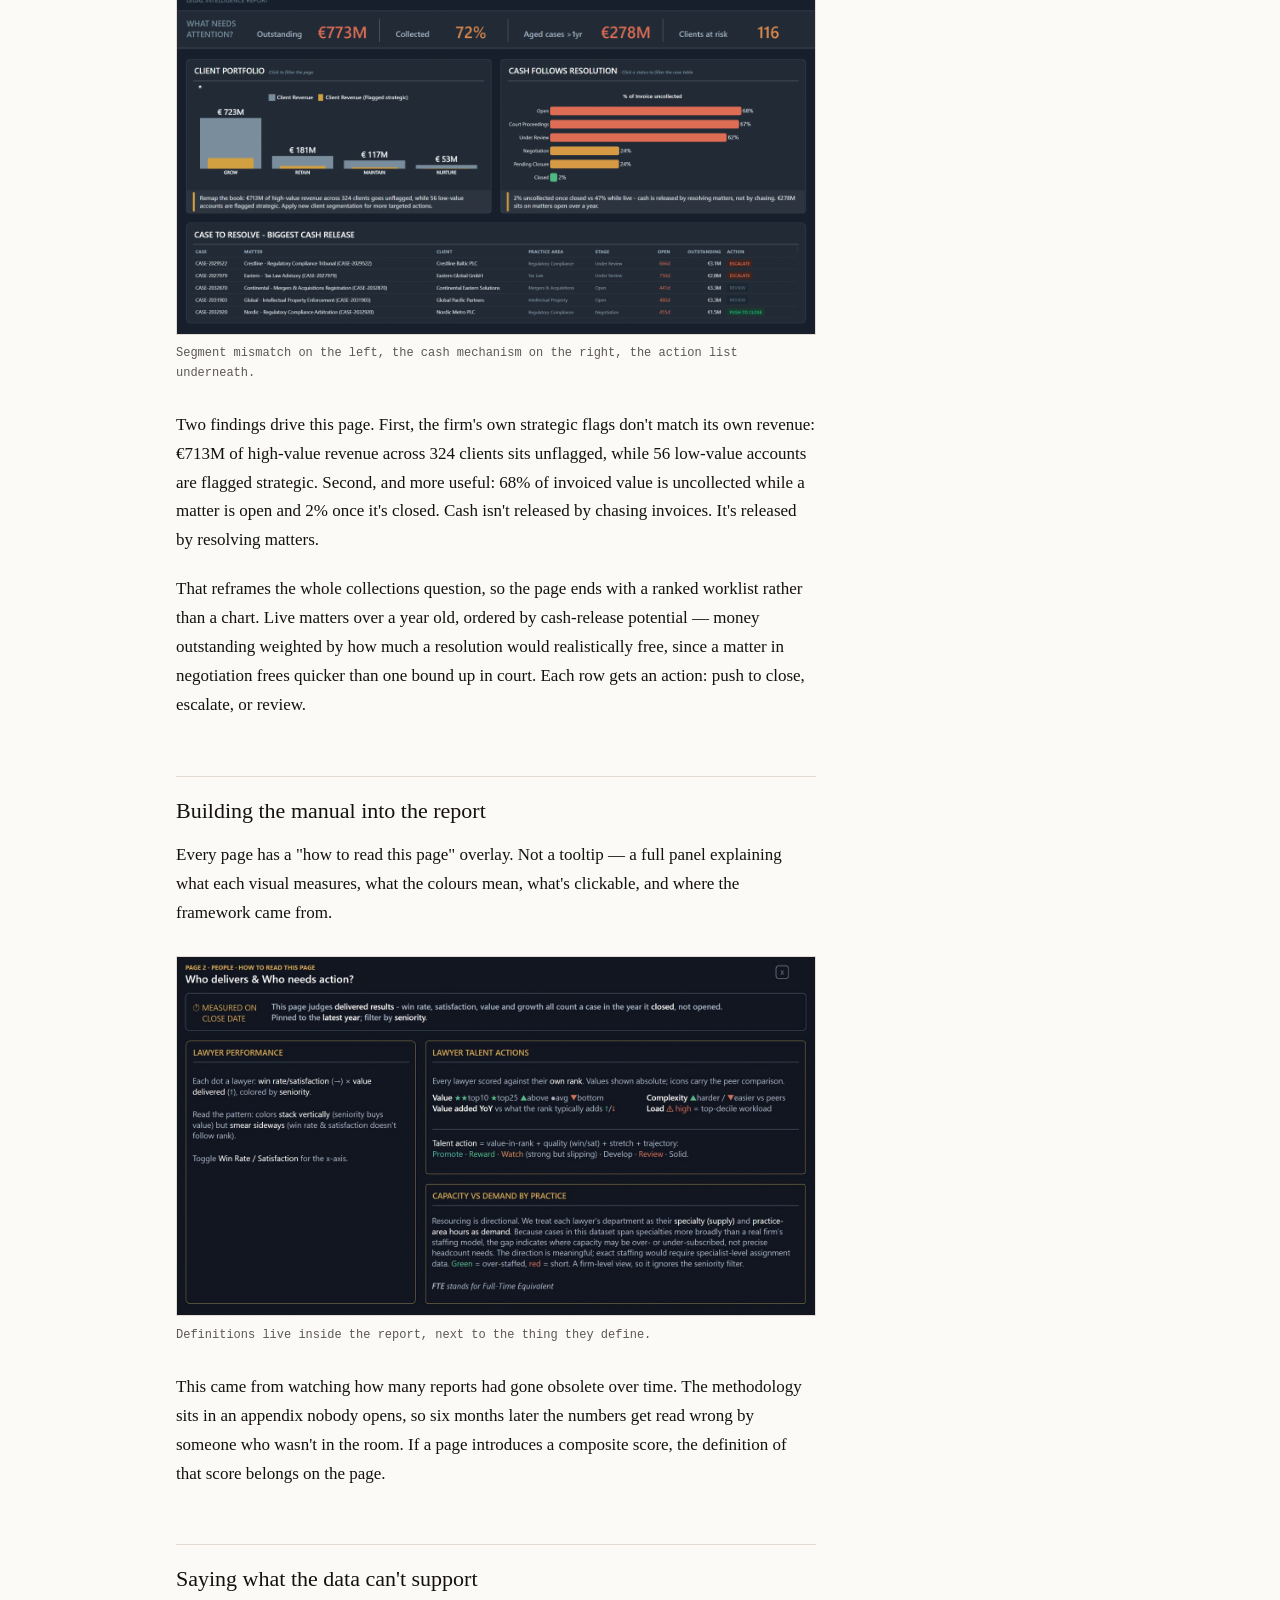
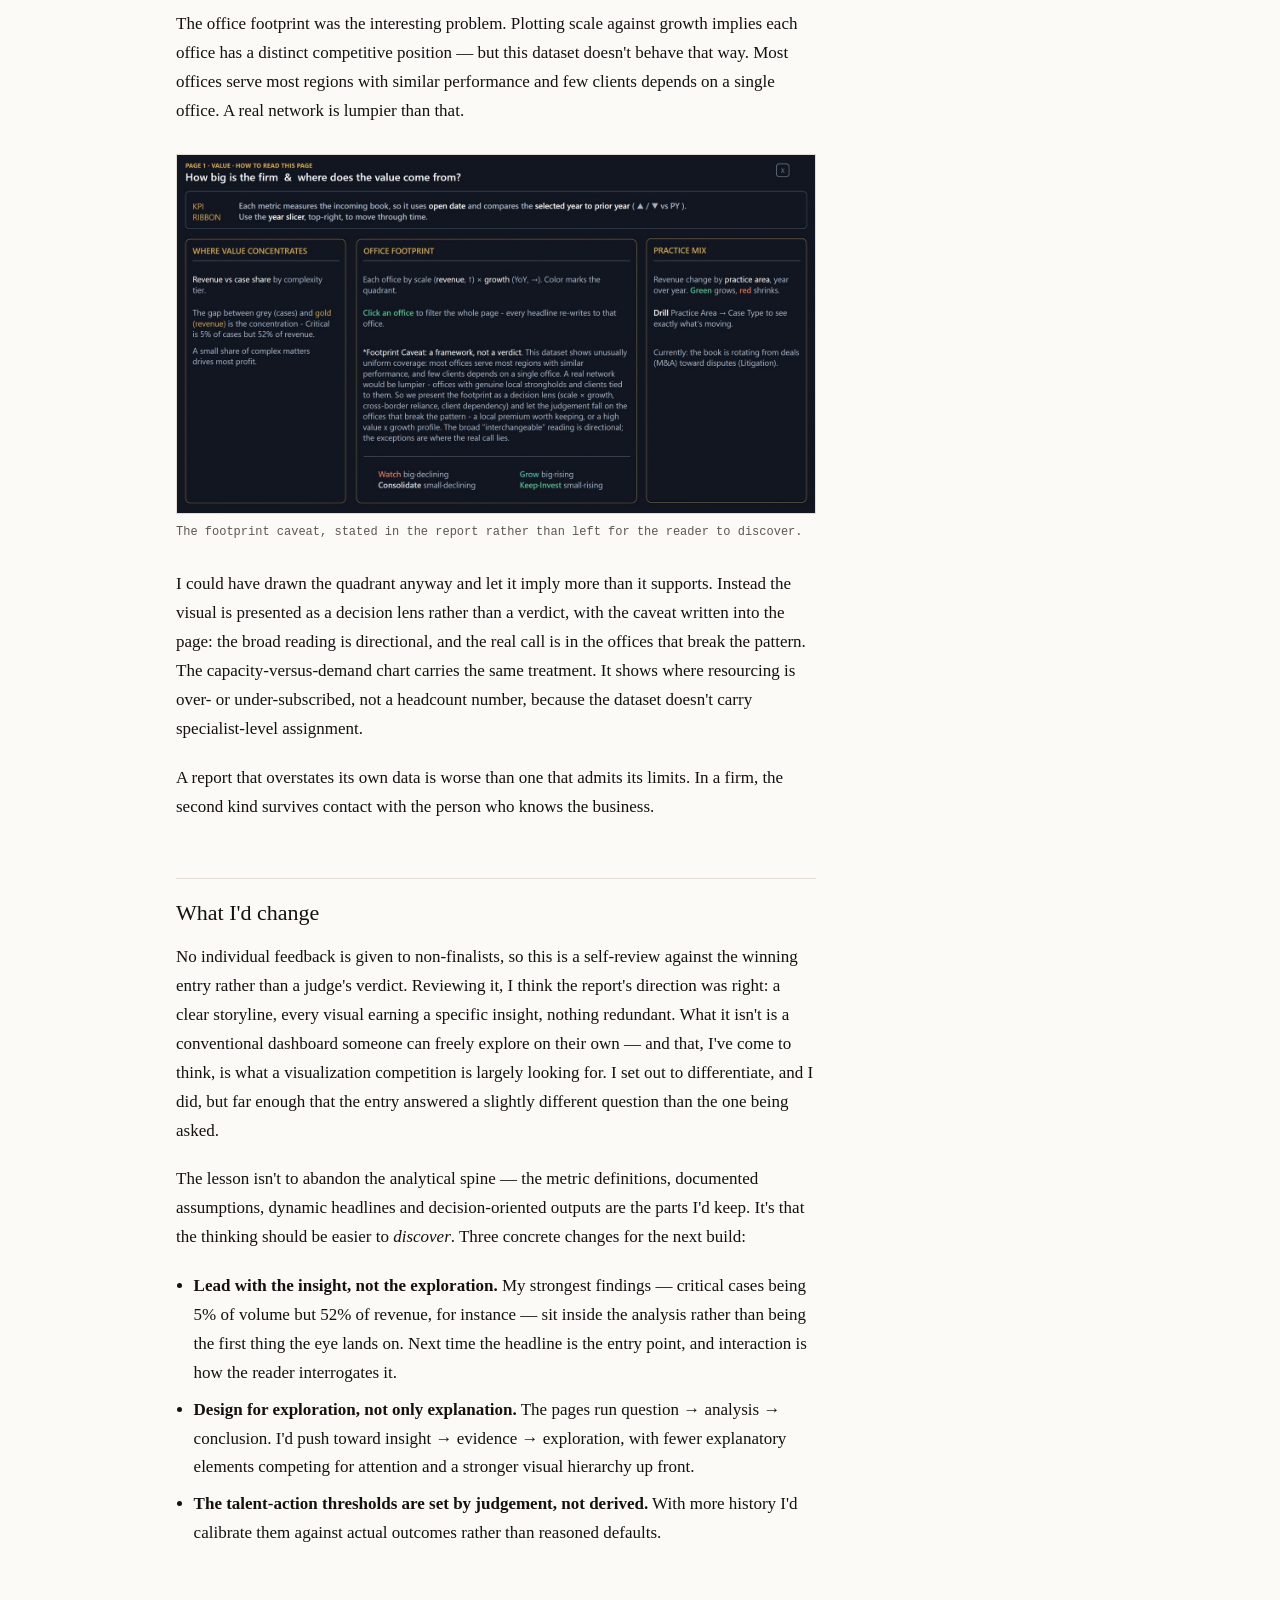
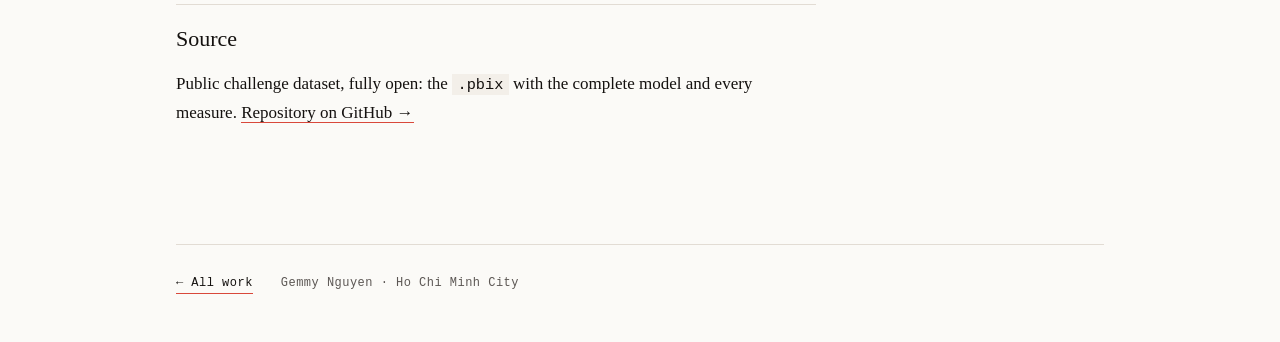
==== commit 60109b4a: "Update notes for FP20" ====
--- a/fp20.html
+++ b/fp20.html
@@ -223,15 +223,32 @@
 
   <div class="col">
 
-    <h2>What I'd change</h2>
+<h2>What I'd change</h2>
+    <p>
+      No individual feedback is given to non-finalists, so this is a self-review against the
+      winning entry rather than a judge's verdict. Reviewing it, I think the report's direction
+      was right: a clear storyline, every visual earning a specific insight, nothing redundant.
+      What it isn't is a conventional dashboard someone can freely explore on their own — and
+      that, I've come to think, is what a visualization competition is largely looking for. I set
+      out to differentiate, and I did, but far enough that the entry answered a slightly different
+      question than the one being asked.
+    </p>
+    <p>
+      The lesson isn't to abandon the analytical spine — the metric definitions, documented
+      assumptions, dynamic headlines and decision-oriented outputs are the parts I'd keep. It's
+      that the thinking should be easier to <em>discover</em>. Three concrete changes for the next
+      build:
+    </p>
     <ul>
-      <li><!-- TODO: replace once getting the judges' feedback -->
-        Awaiting judging feedback — I'll add what it surfaces here rather than pretend the
-        report has no weak points.</li>
-      <li>The talent action rule works, but its thresholds are set by judgement rather than
-        derived from the data. With more history I'd calibrate them against actual outcomes.</li>
-      <li>Three pages is tight for six brief areas. Case duration and risk get less room than
-        they deserve; with a fourth page that's where it would go.</li>
+      <li><strong>Lead with the insight, not the exploration.</strong> My strongest findings —
+        critical cases being 5% of volume but 52% of revenue, for instance — sit inside the
+        analysis rather than being the first thing the eye lands on. Next time the headline is the
+        entry point, and interaction is how the reader interrogates it.</li>
+      <li><strong>Design for exploration, not only explanation.</strong> The pages run question →
+        analysis → conclusion. I'd push toward insight → evidence → exploration, with fewer
+        explanatory elements competing for attention and a stronger visual hierarchy up front.</li>
+      <li><strong>The talent-action thresholds are set by judgement, not derived.</strong> With
+        more history I'd calibrate them against actual outcomes rather than reasoned defaults.</li>
     </ul>
 
     <h2>Source</h2>
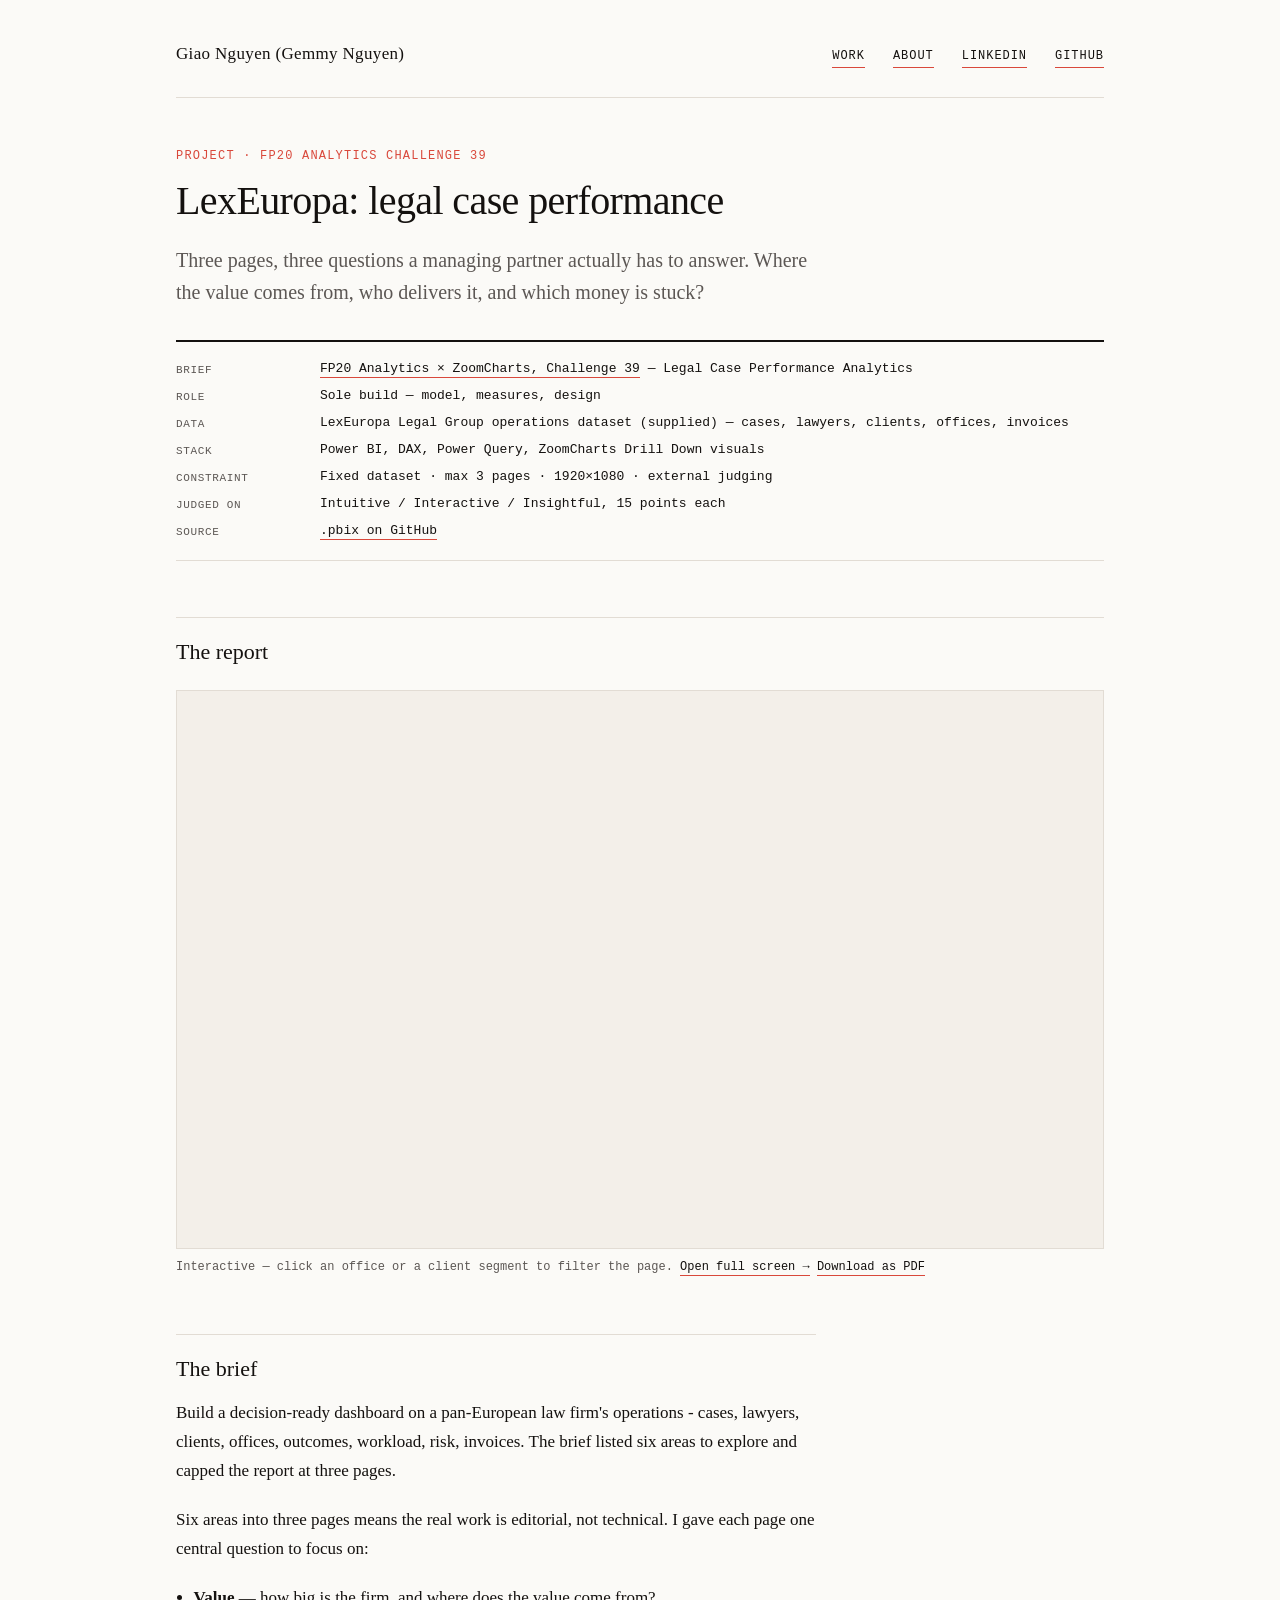
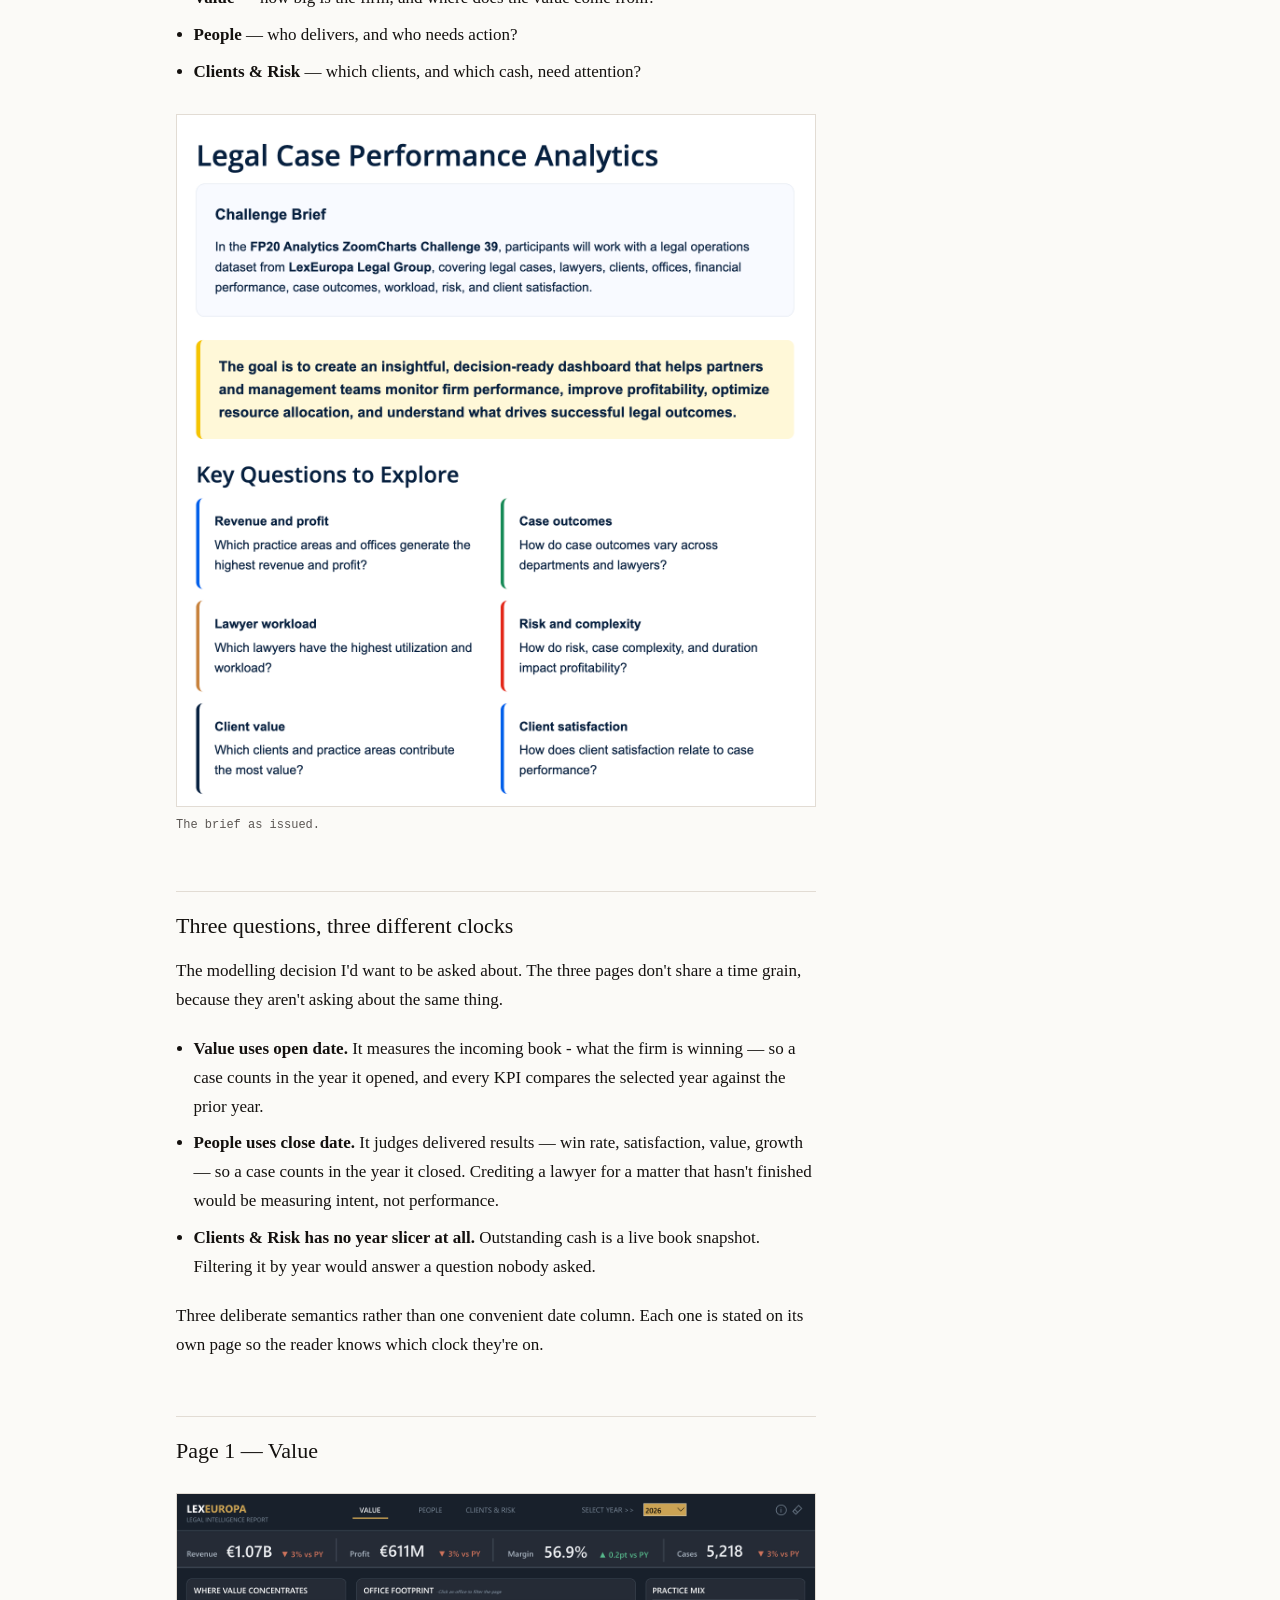
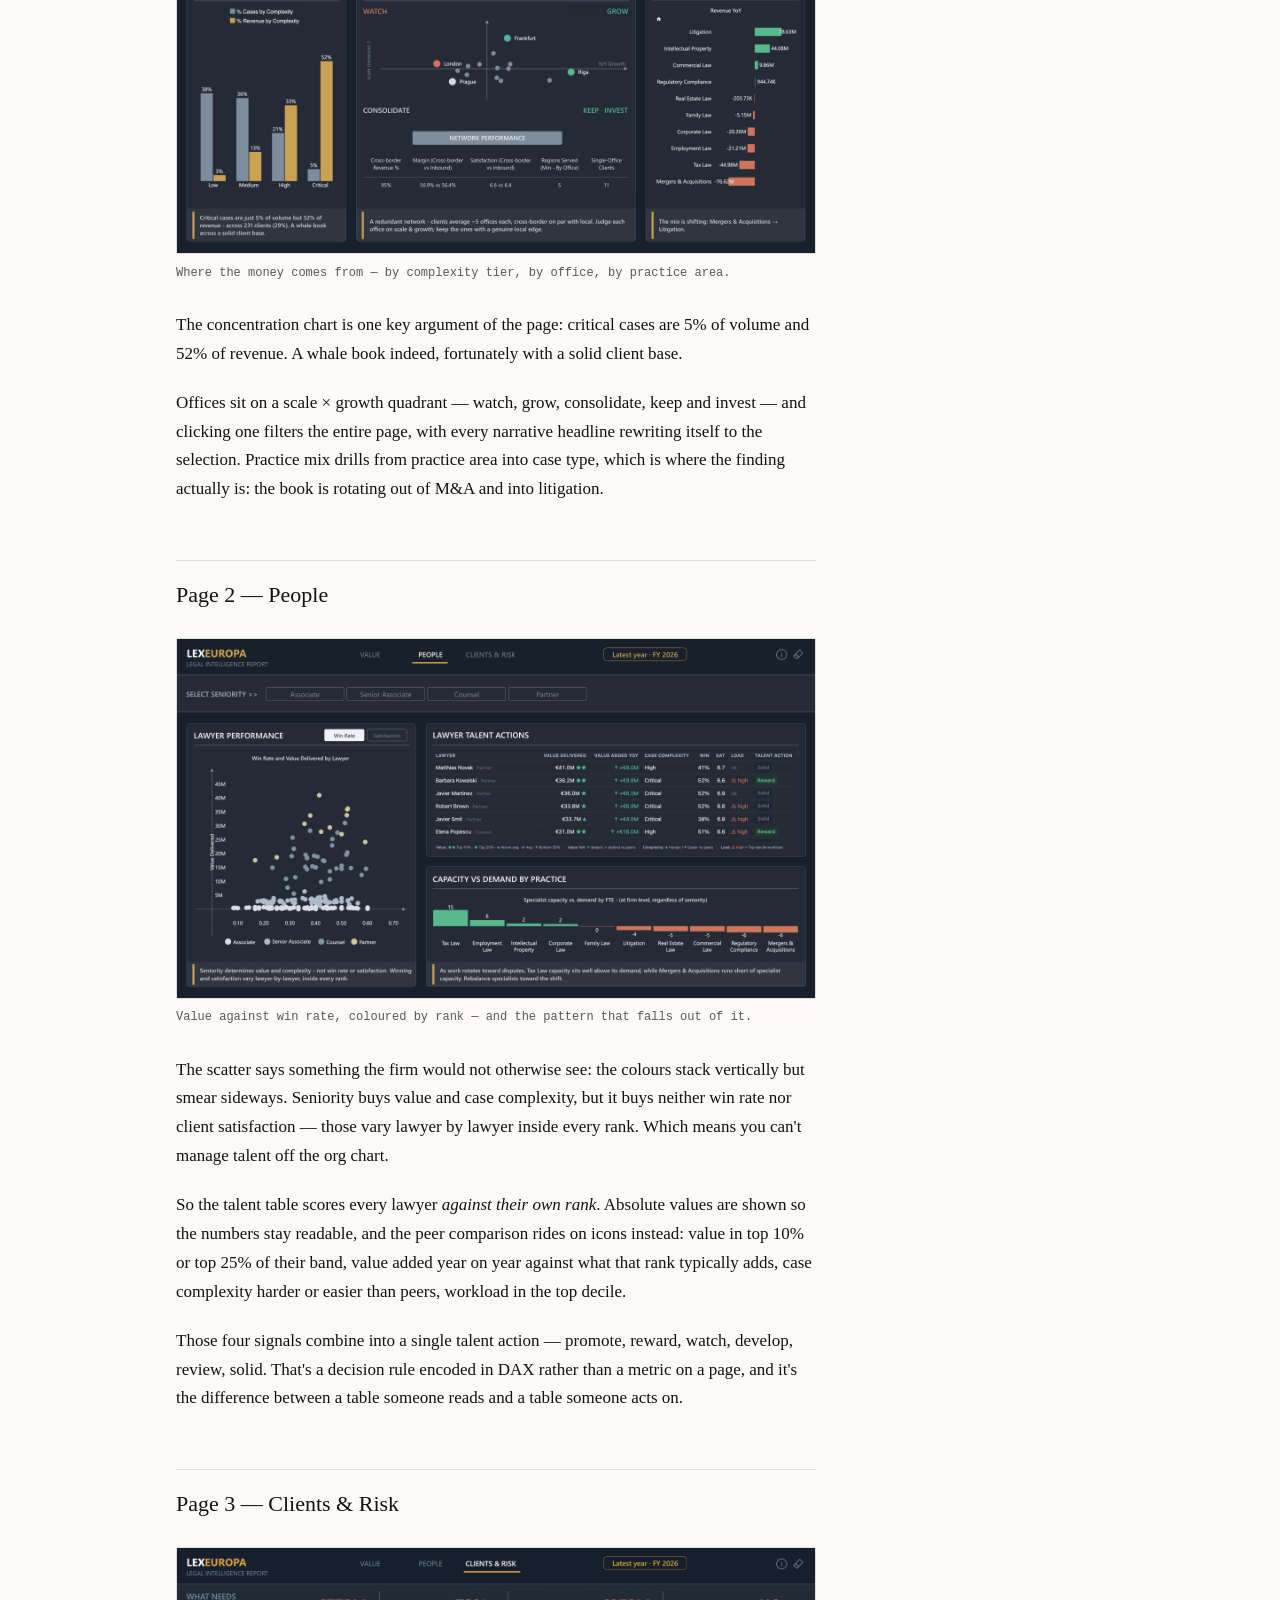
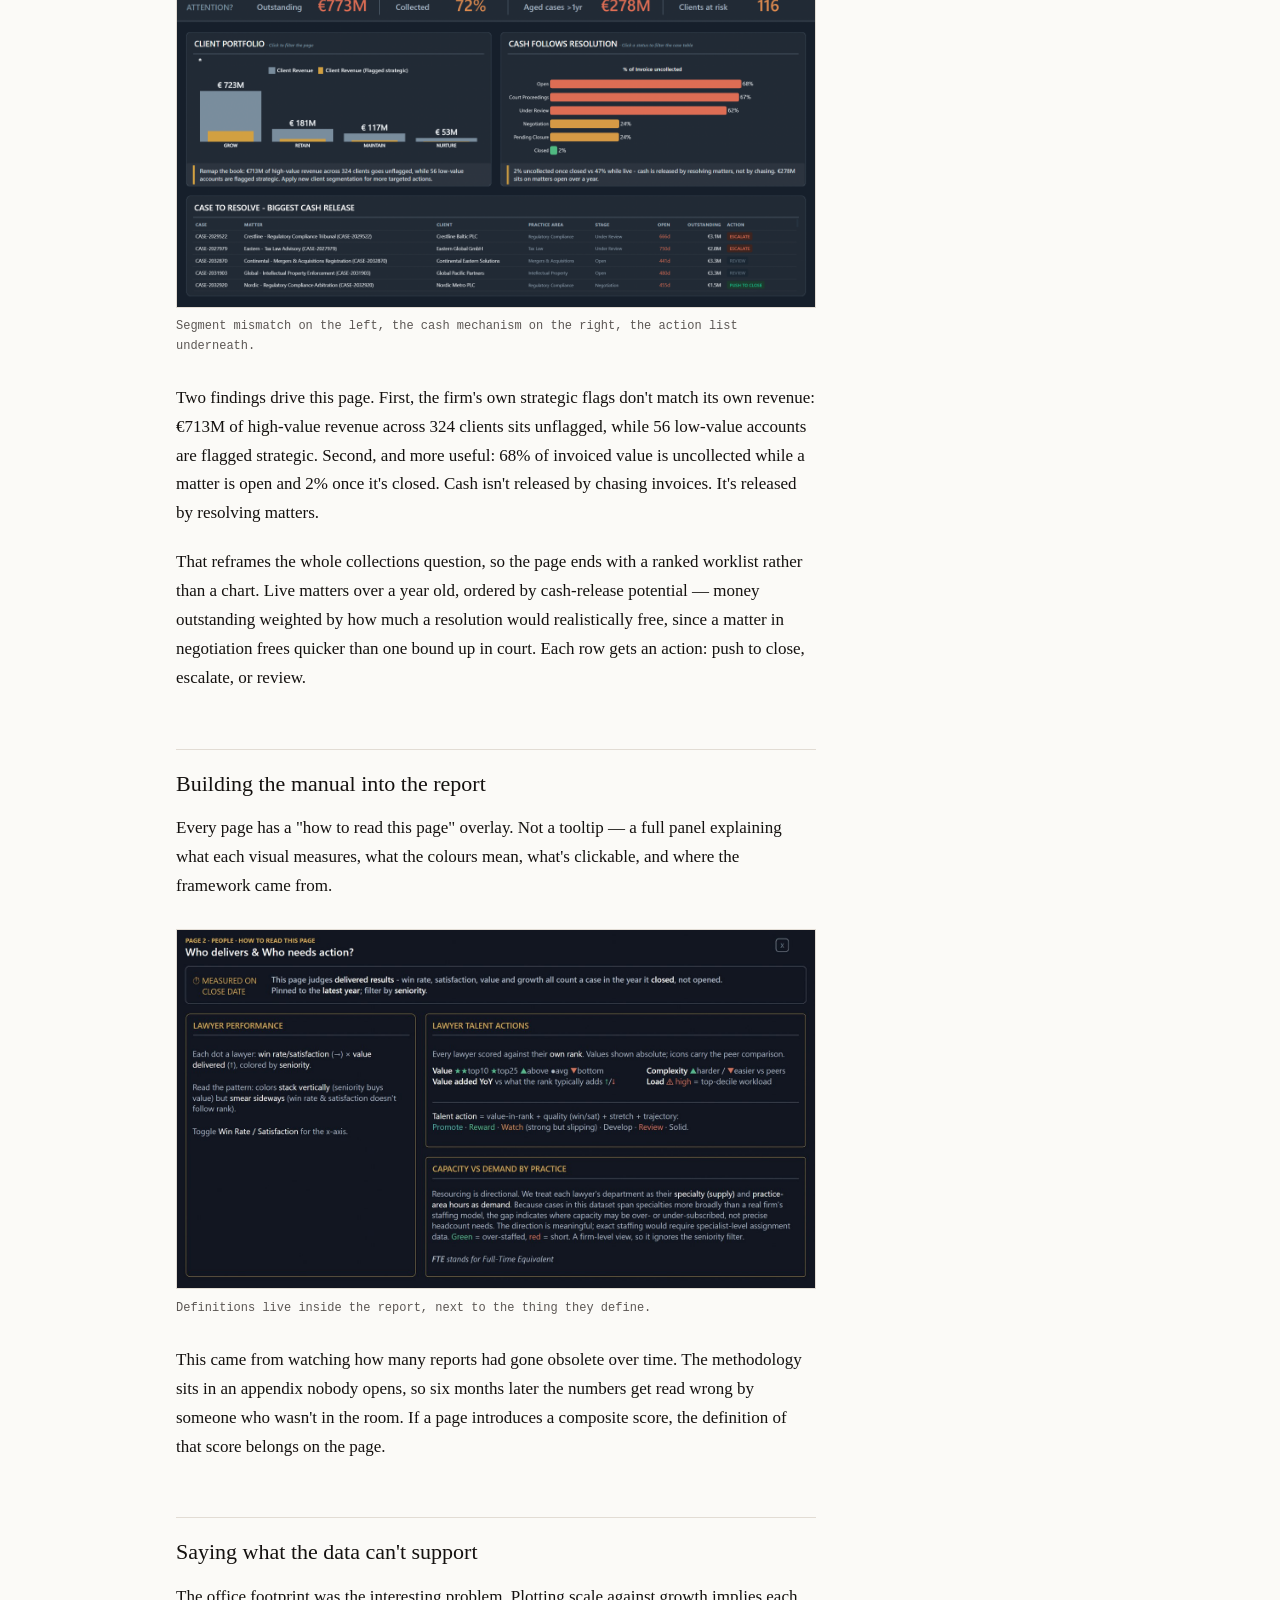
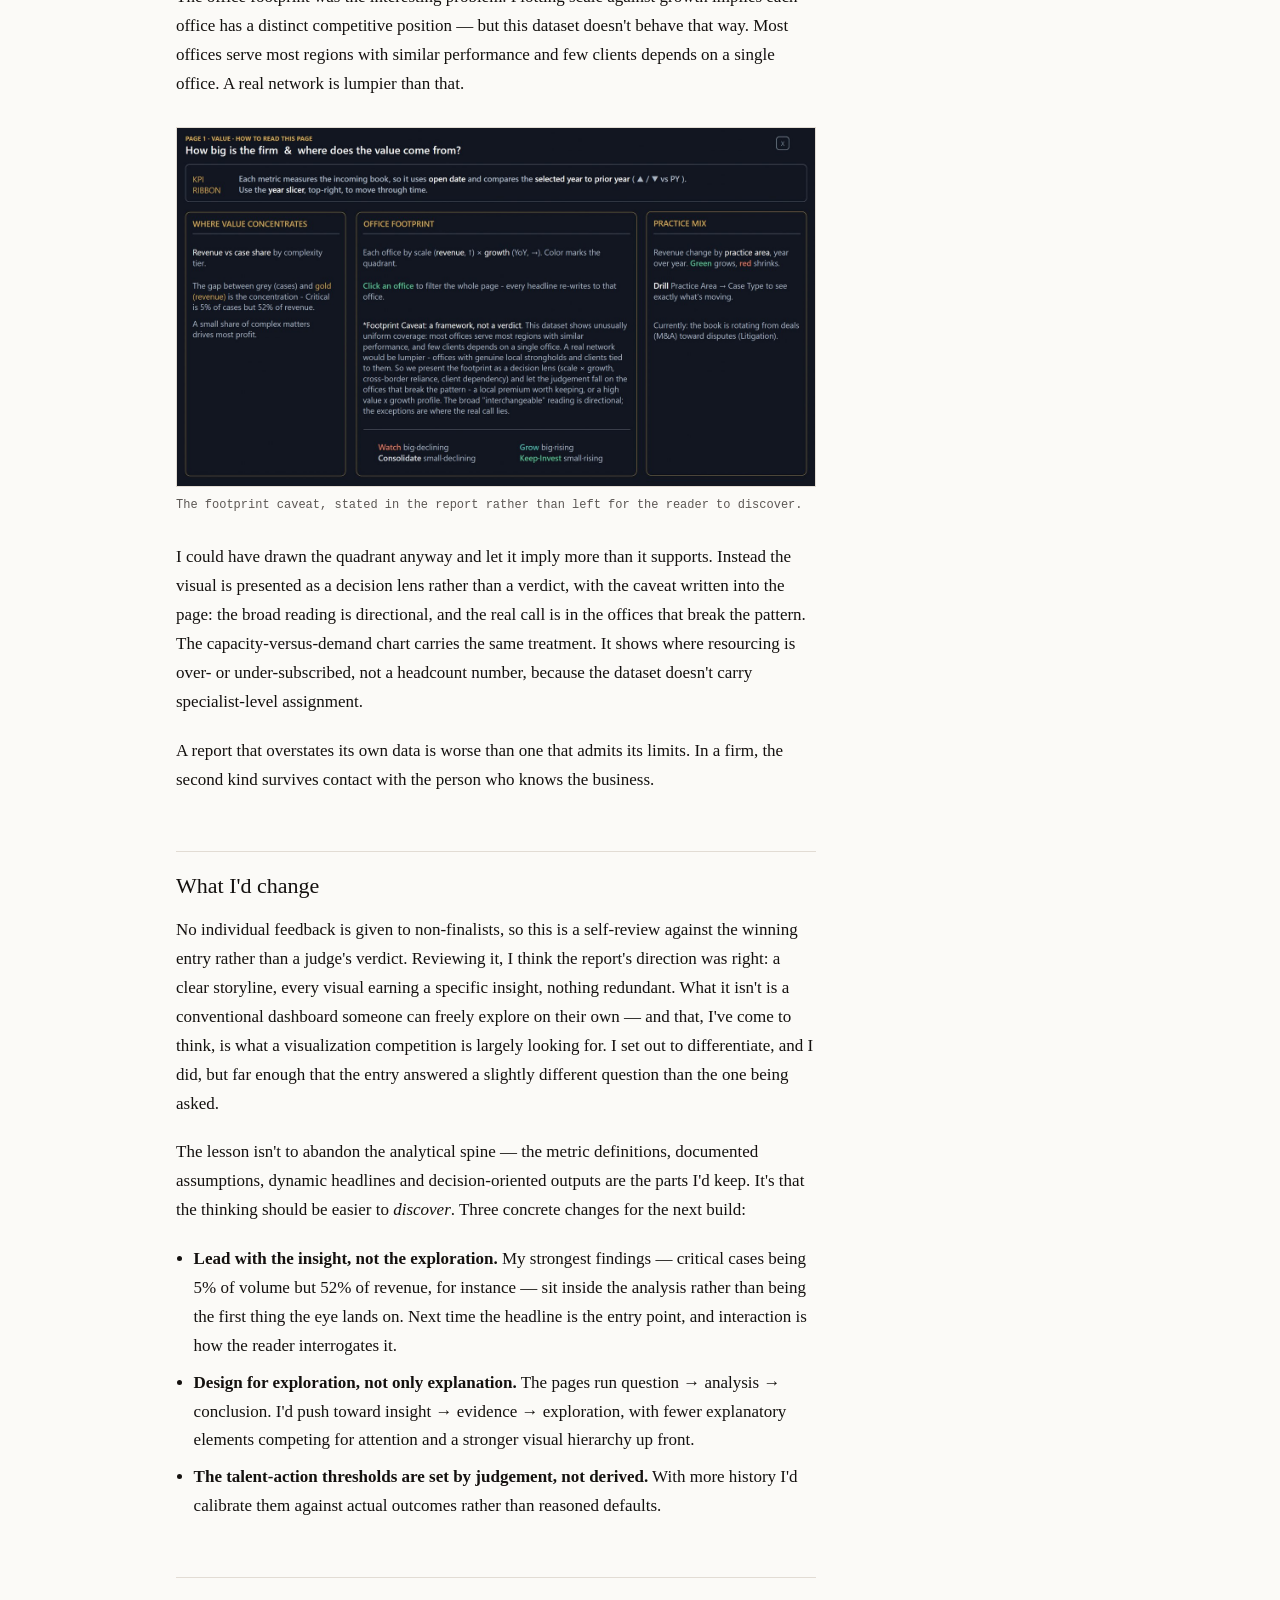
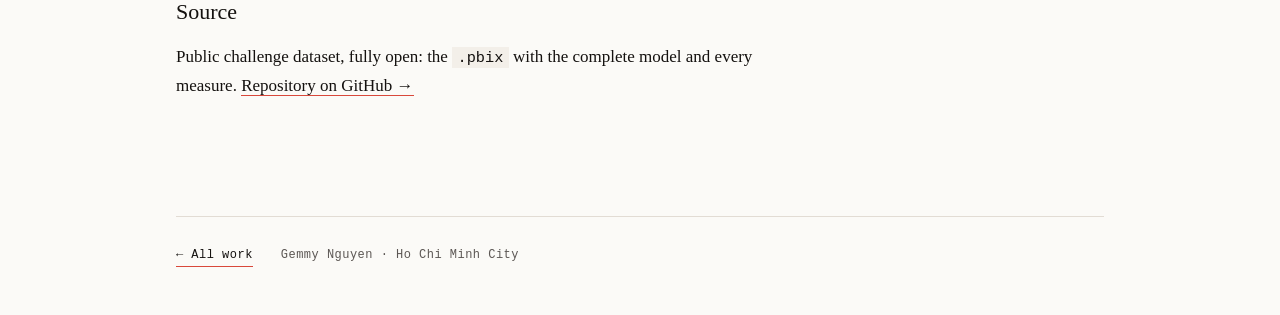
==== commit fcc4edcb: "Minor updates for FP20 status" ====
--- a/fp20.html
+++ b/fp20.html
@@ -43,7 +43,6 @@
     <dt>Stack</dt>      <dd>Power BI, DAX, Power Query, ZoomCharts Drill Down visuals</dd>
     <dt>Constraint</dt> <dd>Fixed dataset &middot; max 3 pages &middot; 1920&times;1080 &middot; external judging</dd>
     <dt>Judged on</dt>  <dd>Intuitive / Interactive / Insightful, 15 points each</dd>
-    <dt>Status</dt>     <dd>Submitted &mdash; results announced 12 Aug 2026</dd>
     <dt>Source</dt>     <dd><a href="https://github.com/GemmyNguyen/fp20-legal-case-performance"
                                target="_blank"
                                rel="noopener noreferrer">.pbix on GitHub</a></dd>
